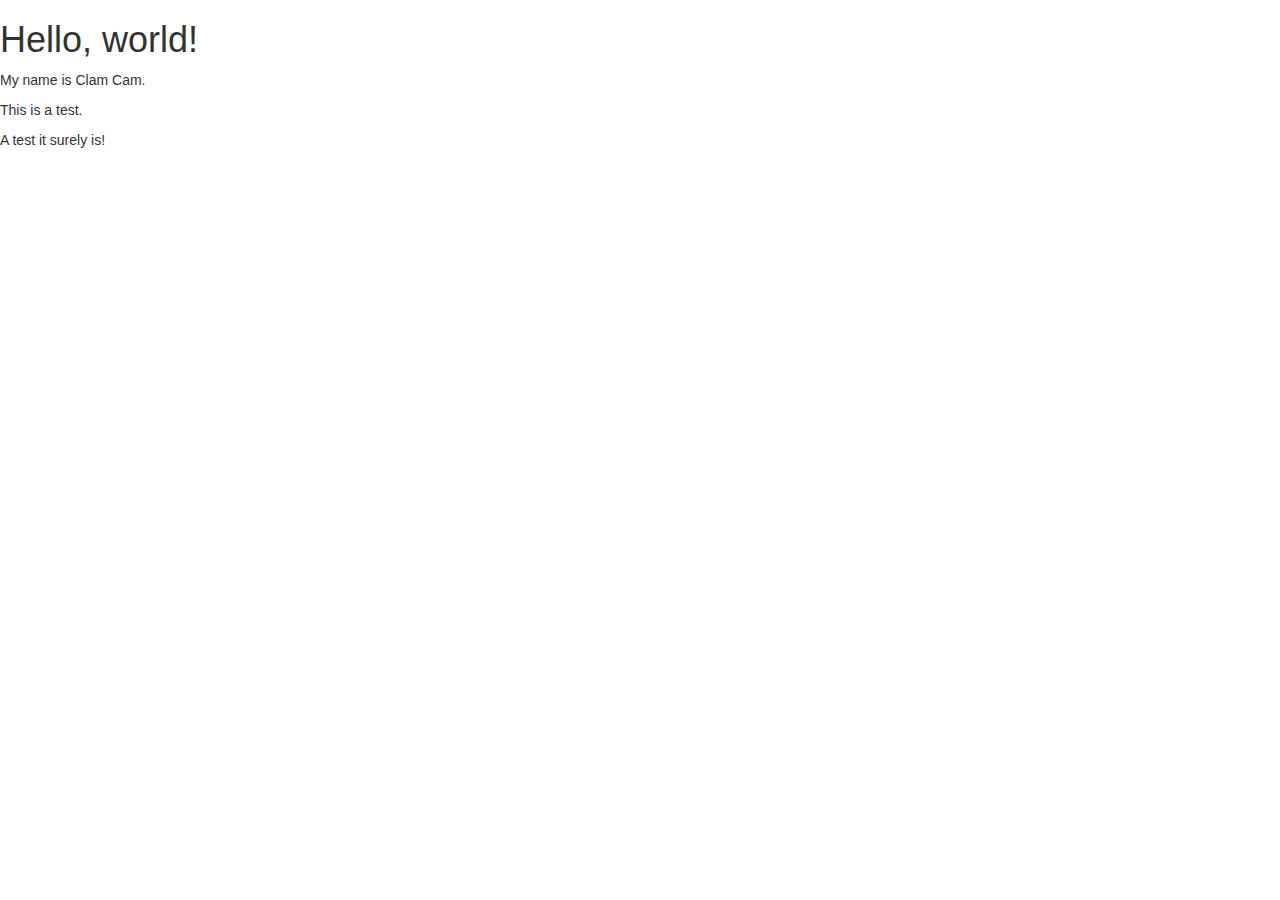
==== index.html @ c7253800 "Update paragraph 2." ====
<!DOCTYPE html>
<html lang="en">
  <head>
    <meta charset="utf-8">
    <meta http-equiv="X-UA-Compatible" content="IE=edge">
    <meta name="viewport" content="width=device-width, initial-scale=1">
    <!-- The above 3 meta tags *must* come first in the head; any other head content must come *after* these tags -->
    <title>Bootstrap 101 Template</title>

    <!-- Bootstrap -->
    <link href="css/bootstrap.min.css" rel="stylesheet">

    <!-- HTML5 shim and Respond.js for IE8 support of HTML5 elements and media queries -->
    <!-- WARNING: Respond.js doesn't work if you view the page via file:// -->
    <!--[if lt IE 9]>
      <script src="https://oss.maxcdn.com/html5shiv/3.7.2/html5shiv.min.js"></script>
      <script src="https://oss.maxcdn.com/respond/1.4.2/respond.min.js"></script>
    <![endif]-->
  </head>
  <body>
    <h1>Hello, world!</h1>
    <p>My name is Clam Cam.</p>
	<p>This is a test.</p>
	<p>A test it surely is!</p>
    <!-- jQuery (necessary for Bootstrap's JavaScript plugins) -->
    <script src="https://ajax.googleapis.com/ajax/libs/jquery/1.11.3/jquery.min.js"></script>
    <!-- Include all compiled plugins (below), or include individual files as needed -->
    <script src="js/bootstrap.min.js"></script>
  </body>
</html>
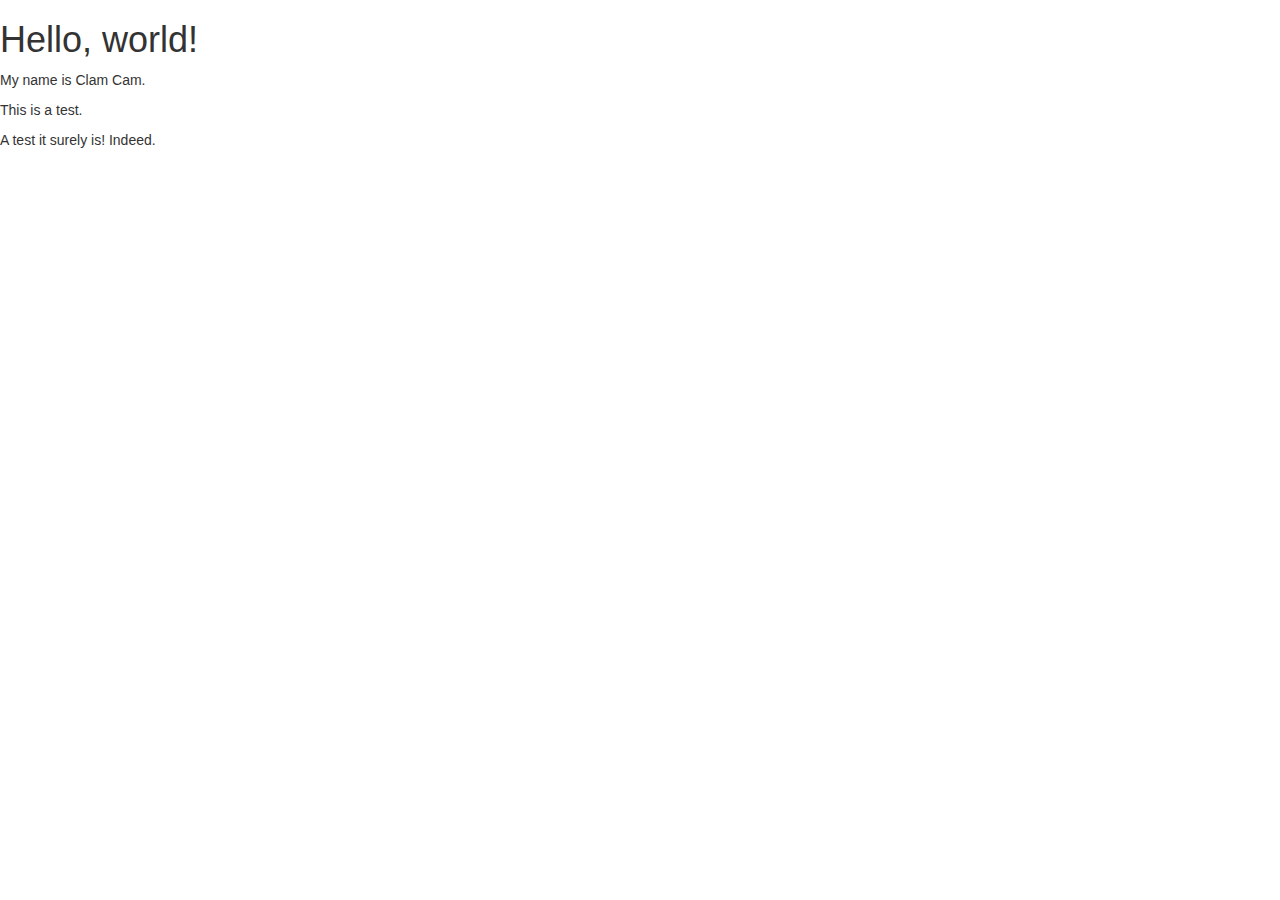
==== commit 3a051efb: "Word." ====
--- a/index.html
+++ b/index.html
@@ -21,7 +21,7 @@
     <h1>Hello, world!</h1>
     <p>My name is Clam Cam.</p>
 	<p>This is a test.</p>
-	<p>A test it surely is!</p>
+	<p>A test it surely is! Indeed.</p>
     <!-- jQuery (necessary for Bootstrap's JavaScript plugins) -->
     <script src="https://ajax.googleapis.com/ajax/libs/jquery/1.11.3/jquery.min.js"></script>
     <!-- Include all compiled plugins (below), or include individual files as needed -->
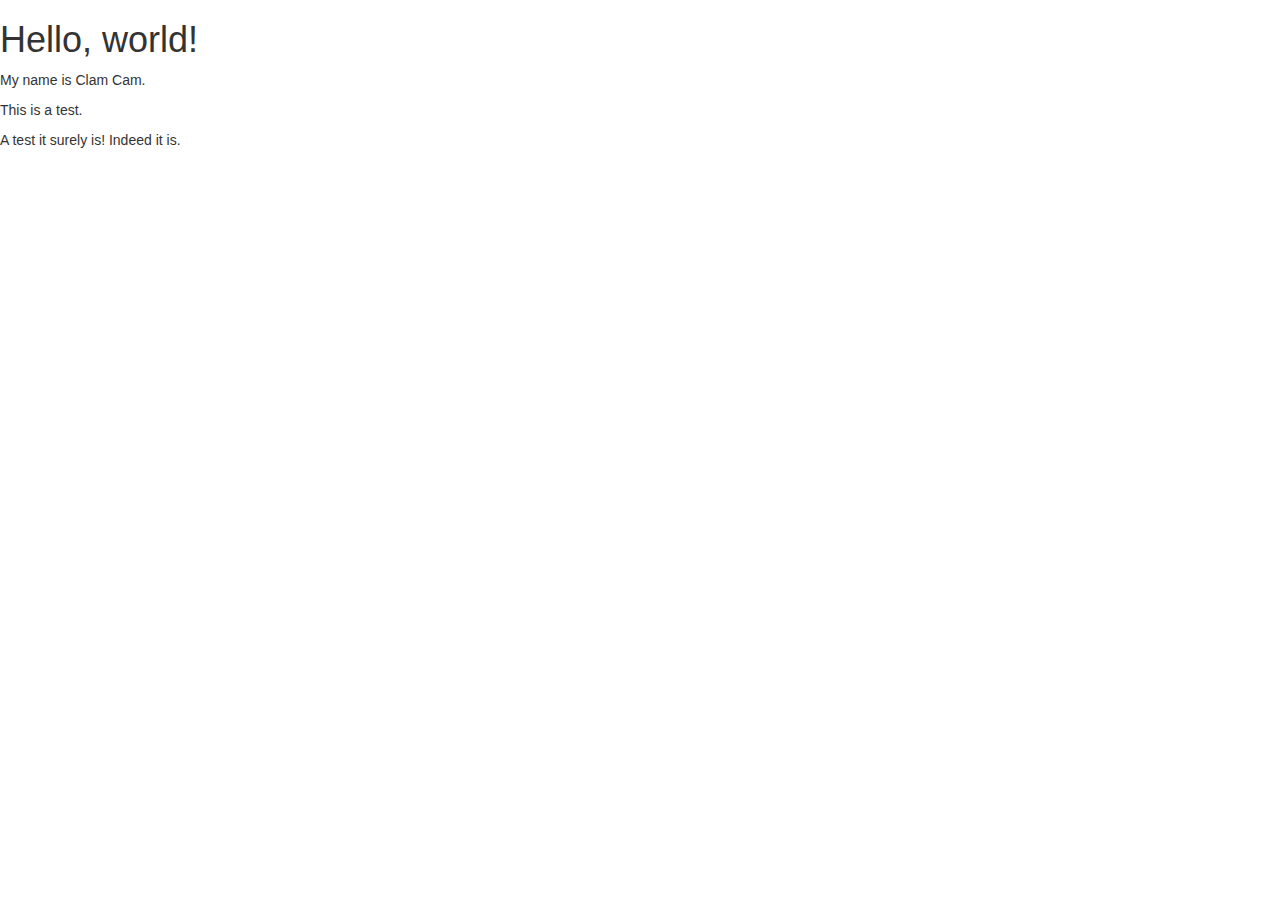
==== commit df298180: "more words" ====
--- a/index.html
+++ b/index.html
@@ -21,7 +21,7 @@
     <h1>Hello, world!</h1>
     <p>My name is Clam Cam.</p>
 	<p>This is a test.</p>
-	<p>A test it surely is! Indeed.</p>
+	<p>A test it surely is! Indeed it is.</p>
     <!-- jQuery (necessary for Bootstrap's JavaScript plugins) -->
     <script src="https://ajax.googleapis.com/ajax/libs/jquery/1.11.3/jquery.min.js"></script>
     <!-- Include all compiled plugins (below), or include individual files as needed -->
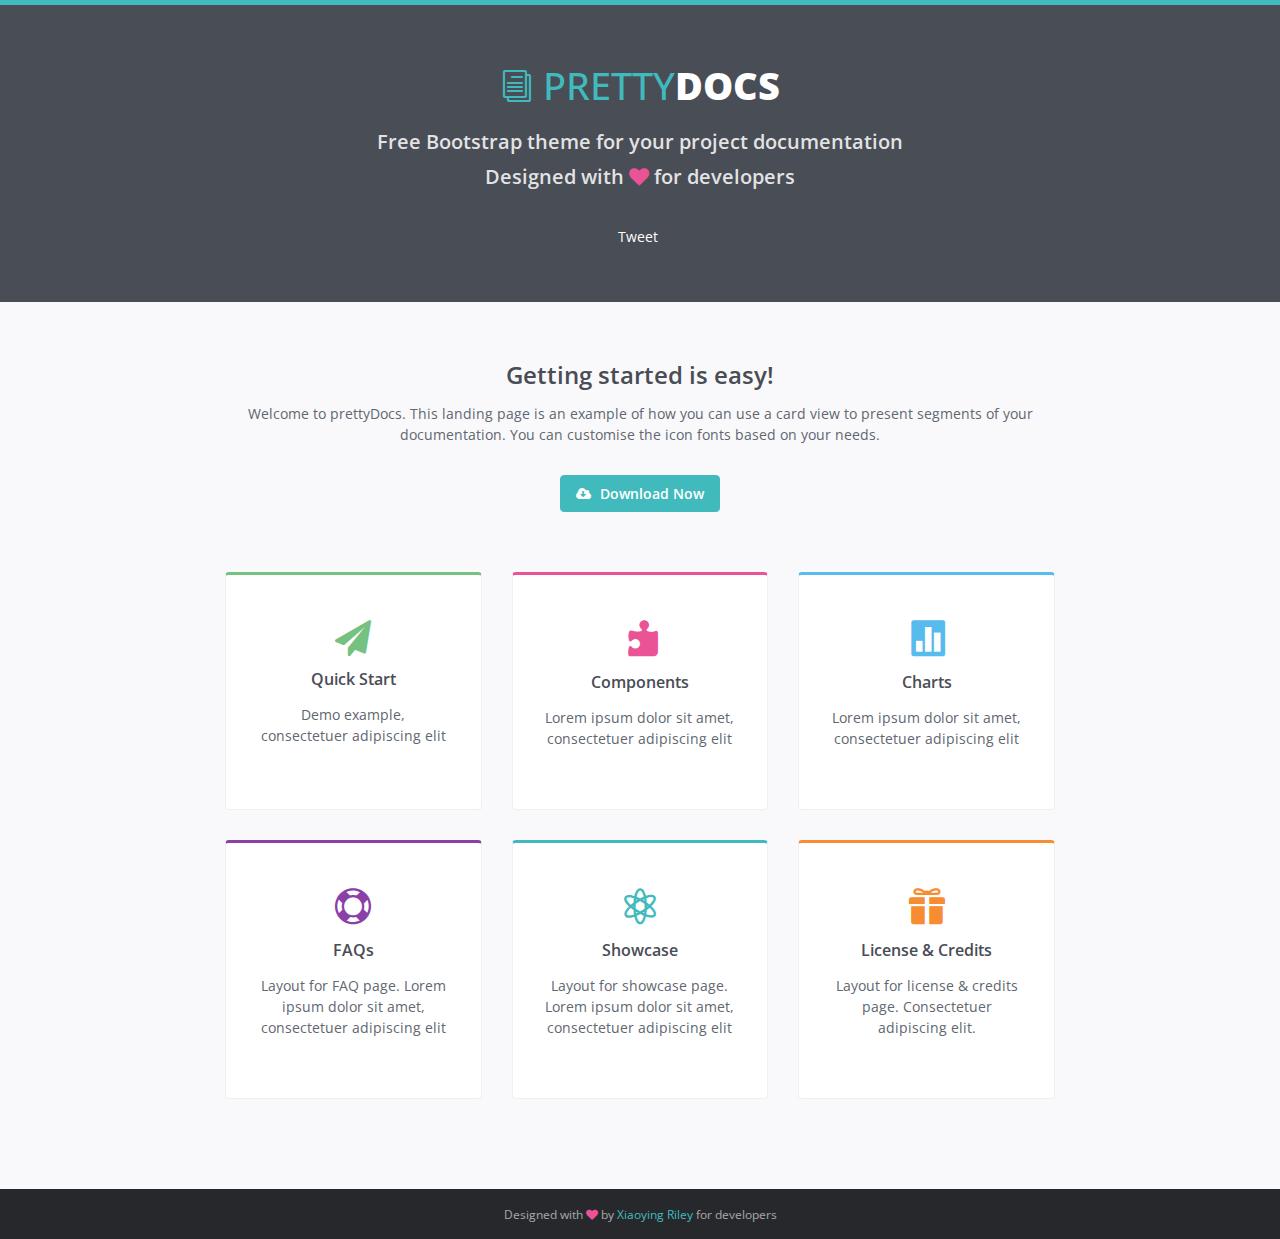
==== commit 9ad733d9: "PrettyDocs" ====
--- a/index.html
+++ b/index.html
@@ -1,30 +1,160 @@
 <!DOCTYPE html>
-<html lang="en">
-  <head>
+<!--[if IE 8]> <html lang="en" class="ie8"> <![endif]-->  
+<!--[if IE 9]> <html lang="en" class="ie9"> <![endif]-->  
+<!--[if !IE]><!--> <html lang="en"> <!--<![endif]-->  
+<head>
+    <title>Responsive website template for documentations</title>
+    <!-- Meta -->
     <meta charset="utf-8">
     <meta http-equiv="X-UA-Compatible" content="IE=edge">
-    <meta name="viewport" content="width=device-width, initial-scale=1">
-    <!-- The above 3 meta tags *must* come first in the head; any other head content must come *after* these tags -->
-    <title>Bootstrap 101 Template</title>
-
-    <!-- Bootstrap -->
-    <link href="css/bootstrap.min.css" rel="stylesheet">
-
-    <!-- HTML5 shim and Respond.js for IE8 support of HTML5 elements and media queries -->
-    <!-- WARNING: Respond.js doesn't work if you view the page via file:// -->
+    <meta name="viewport" content="width=device-width, initial-scale=1.0">
+    <meta name="description" content="">
+    <meta name="author" content="">    
+    <link rel="shortcut icon" href="favicon.ico">  
+    <link href='http://fonts.googleapis.com/css?family=Open+Sans:300italic,400italic,600italic,700italic,800italic,400,300,600,700,800' rel='stylesheet' type='text/css'>
+    <!-- Global CSS -->
+    <link rel="stylesheet" href="assets/plugins/bootstrap/css/bootstrap.min.css">   
+    <!-- Plugins CSS -->    
+    <link rel="stylesheet" href="assets/plugins/font-awesome/css/font-awesome.css">
+    <link rel="stylesheet" href="assets/plugins/elegant_font/css/style.css">
+    
+    <!-- Theme CSS -->
+    <link id="theme-style" rel="stylesheet" href="assets/css/styles.css">
+    <!-- HTML5 shim and Respond.js IE8 support of HTML5 elements and media queries -->
     <!--[if lt IE 9]>
       <script src="https://oss.maxcdn.com/html5shiv/3.7.2/html5shiv.min.js"></script>
       <script src="https://oss.maxcdn.com/respond/1.4.2/respond.min.js"></script>
     <![endif]-->
-  </head>
-  <body>
-    <h1>Hello, world!</h1>
-    <p>My name is Clam Cam.</p>
-	<p>This is a test.</p>
-	<p>A test it surely is! Indeed it is.</p>
-    <!-- jQuery (necessary for Bootstrap's JavaScript plugins) -->
-    <script src="https://ajax.googleapis.com/ajax/libs/jquery/1.11.3/jquery.min.js"></script>
-    <!-- Include all compiled plugins (below), or include individual files as needed -->
-    <script src="js/bootstrap.min.js"></script>
-  </body>
-</html>+</head> 
+
+<body class="landing-page">   
+     
+    <!--FACEBOOK LIKE BUTTON JAVASCRIPT SDK-->
+    <div id="fb-root"></div>
+    <script>(function(d, s, id) {
+      var js, fjs = d.getElementsByTagName(s)[0];
+      if (d.getElementById(id)) return;
+      js = d.createElement(s); js.id = id;
+      js.src = "//connect.facebook.net/en_US/sdk.js#xfbml=1&version=v2.5";
+      fjs.parentNode.insertBefore(js, fjs);
+    }(document, 'script', 'facebook-jssdk'));</script>
+    
+    <div class="page-wrapper">
+        
+        <!-- ******Header****** -->
+        <header class="header text-center">
+            <div class="container">
+                <div class="branding">
+                    <h1 class="logo">
+                        <span aria-hidden="true" class="icon_documents_alt icon"></span>
+                        <span class="text-highlight">Pretty</span><span class="text-bold">Docs</span>
+                    </h1>
+                </div><!--//branding-->
+                <div class="tagline">
+                    <p>Free Bootstrap theme for your project documentation</p>
+                    <p>Designed with <i class="fa fa-heart"></i> for developers</p>
+                </div><!--//tagline-->
+                <div class="social-container">
+                    <div class="twitter-tweet">
+                        <a href="https://twitter.com/share" class="twitter-share-button" data-text="PrettyDocs - A FREE #Bootstrap theme for project documentations #Responsive" data-via="3rdwave_themes">Tweet</a>
+    <script>!function(d,s,id){var js,fjs=d.getElementsByTagName(s)[0],p=/^http:/.test(d.location)?'http':'https';if(!d.getElementById(id)){js=d.createElement(s);js.id=id;js.src=p+'://platform.twitter.com/widgets.js';fjs.parentNode.insertBefore(js,fjs);}}(document, 'script', 'twitter-wjs');</script>
+                    </div><!--//tweet-->
+                    <div class="fb-like" data-href="http://themes.3rdwavemedia.com" data-layout="button_count" data-action="like" data-show-faces="false" data-share="false"></div>            
+                 </div><!--//social-container-->
+            </div><!--//container-->
+        </header><!--//header-->
+        
+        <section class="cards-section text-center">
+            <div class="container">
+                <h2 class="title">Getting started is easy!</h2>
+                <div class="intro">
+                    <p>Welcome to prettyDocs. This landing page is an example of how you can use a card view to present segments of your documentation. You can customise the icon fonts based on your needs.</p>
+                    <div class="cta-container">
+                        <a class="btn btn-primary btn-cta" href="http://themes.3rdwavemedia.com/" target="_blank"><i class="fa fa-cloud-download"></i> Download Now</a>
+                    </div><!--//cta-container-->
+                </div><!--//intro-->
+                <div id="cards-wrapper" class="cards-wrapper row">
+                    <div class="item item-green col-md-4 col-sm-6 col-xs-6">
+                        <div class="item-inner">
+                            <div class="icon-holder">
+                                <i class="icon fa fa-paper-plane"></i>
+                            </div><!--//icon-holder-->
+                            <h3 class="title">Quick Start</h3>
+                            <p class="intro">Demo example, consectetuer adipiscing elit</p>
+                            <a class="link" href="start.html"><span></span></a>
+                        </div><!--//item-inner-->
+                    </div><!--//item-->
+                    <div class="item item-pink item-2 col-md-4 col-sm-6 col-xs-6">
+                        <div class="item-inner">
+                            <div class="icon-holder">
+                                <span aria-hidden="true" class="icon icon_puzzle_alt"></span>
+                            </div><!--//icon-holder-->
+                            <h3 class="title">Components</h3>
+                            <p class="intro">Lorem ipsum dolor sit amet, consectetuer adipiscing elit</p>
+                            <a class="link" href="components.html"><span></span></a>
+                        </div><!--//item-inner-->
+                    </div><!--//item-->
+                    <div class="item item-blue col-md-4 col-sm-6 col-xs-6">
+                        <div class="item-inner">
+                            <div class="icon-holder">
+                                <span aria-hidden="true" class="icon icon_datareport_alt"></span>
+                            </div><!--//icon-holder-->
+                            <h3 class="title">Charts</h3>
+                            <p class="intro">Lorem ipsum dolor sit amet, consectetuer adipiscing elit</p>
+                            <a class="link" href="charts.html"><span></span></a>
+                        </div><!--//item-inner-->
+                    </div><!--//item-->
+                    <div class="item item-purple col-md-4 col-sm-6 col-xs-6">
+                        <div class="item-inner">
+                            <div class="icon-holder">
+                                <span aria-hidden="true" class="icon icon_lifesaver"></span>
+                            </div><!--//icon-holder-->
+                            <h3 class="title">FAQs</h3>
+                            <p class="intro">Layout for FAQ page. Lorem ipsum dolor sit amet, consectetuer adipiscing elit</p>
+                            <a class="link" href="faqs.html"><span></span></a>
+                        </div><!--//item-inner-->
+                    </div><!--//item-->
+                    <div class="item item-primary col-md-4 col-sm-6 col-xs-6">
+                        <div class="item-inner">
+                            <div class="icon-holder">
+                                <span aria-hidden="true" class="icon icon_genius"></span>
+                            </div><!--//icon-holder-->
+                            <h3 class="title">Showcase</h3>
+                            <p class="intro">Layout for showcase page. Lorem ipsum dolor sit amet, consectetuer adipiscing elit </p>
+                            <a class="link" href="showcase.html"><span></span></a>
+                        </div><!--//item-inner-->
+                    </div><!--//item-->
+                    <div class="item item-orange col-md-4 col-sm-6 col-xs-6">
+                        <div class="item-inner">
+                            <div class="icon-holder">
+                                <span aria-hidden="true" class="icon icon_gift"></span>
+                            </div><!--//icon-holder-->
+                            <h3 class="title">License &amp; Credits</h3>
+                            <p class="intro">Layout for license &amp; credits page. Consectetuer adipiscing elit.</p>
+                            <a class="link" href="license.html"><span></span></a>
+                        </div><!--//item-inner-->
+                    </div><!--//item-->
+                </div><!--//cards-->
+                
+            </div><!--//container-->
+        </section><!--//cards-section-->
+    </div><!--//page-wrapper-->
+    
+    <footer class="footer text-center">
+        <div class="container">
+            <!--/* This template is released under the Creative Commons Attribution 3.0 License. Please keep the attribution link below when using for your own project. Thank you for your support. :) If you'd like to use the template without the attribution, you can check out other license options via our website: themes.3rdwavemedia.com */-->
+            <small class="copyright">Designed with <i class="fa fa-heart"></i> by <a href="http://themes.3rdwavemedia.com/" target="_blank">Xiaoying Riley</a> for developers</small>
+            
+        </div><!--//container-->
+    </footer><!--//footer-->
+    
+     
+    <!-- Main Javascript -->          
+    <script type="text/javascript" src="assets/plugins/jquery-1.12.3.min.js"></script>
+    <script type="text/javascript" src="assets/plugins/bootstrap/js/bootstrap.min.js"></script>                                                                     
+    <script type="text/javascript" src="assets/plugins/jquery-match-height/jquery.matchHeight-min.js"></script>
+    <script type="text/javascript" src="assets/js/main.js"></script>
+    
+</body>
+</html> 
+
--- a/assets/plugins/elegant_font/css/style.css
+++ b/assets/plugins/elegant_font/css/style.css
@@ -0,0 +1,1159 @@
+@font-face {
+	font-family: 'ElegantIcons';
+	src:url('fonts/ElegantIcons.eot');
+	src:url('fonts/ElegantIcons.eot?#iefix') format('embedded-opentype'),
+		url('fonts/ElegantIcons.woff') format('woff'),
+		url('fonts/ElegantIcons.ttf') format('truetype'),
+		url('fonts/ElegantIcons.svg#ElegantIcons') format('svg');
+	font-weight: normal;
+	font-style: normal;
+}
+
+/* Use the following CSS code if you want to use data attributes for inserting your icons */
+[data-icon]:before {
+	font-family: 'ElegantIcons';
+	content: attr(data-icon);
+	speak: none;
+	font-weight: normal;
+	font-variant: normal;
+	text-transform: none;
+	line-height: 1;
+	-webkit-font-smoothing: antialiased;
+	-moz-osx-font-smoothing: grayscale;
+}
+
+/* Use the following CSS code if you want to have a class per icon */
+/*
+Instead of a list of all class selectors,
+you can use the generic selector below, but it's slower:
+[class*="your-class-prefix"] {
+*/
+.arrow_up, .arrow_down, .arrow_left, .arrow_right, .arrow_left-up, .arrow_right-up, .arrow_right-down, .arrow_left-down, .arrow-up-down, .arrow_up-down_alt, .arrow_left-right_alt, .arrow_left-right, .arrow_expand_alt2, .arrow_expand_alt, .arrow_condense, .arrow_expand, .arrow_move, .arrow_carrot-up, .arrow_carrot-down, .arrow_carrot-left, .arrow_carrot-right, .arrow_carrot-2up, .arrow_carrot-2down, .arrow_carrot-2left, .arrow_carrot-2right, .arrow_carrot-up_alt2, .arrow_carrot-down_alt2, .arrow_carrot-left_alt2, .arrow_carrot-right_alt2, .arrow_carrot-2up_alt2, .arrow_carrot-2down_alt2, .arrow_carrot-2left_alt2, .arrow_carrot-2right_alt2, .arrow_triangle-up, .arrow_triangle-down, .arrow_triangle-left, .arrow_triangle-right, .arrow_triangle-up_alt2, .arrow_triangle-down_alt2, .arrow_triangle-left_alt2, .arrow_triangle-right_alt2, .arrow_back, .icon_minus-06, .icon_plus, .icon_close, .icon_check, .icon_minus_alt2, .icon_plus_alt2, .icon_close_alt2, .icon_check_alt2, .icon_zoom-out_alt, .icon_zoom-in_alt, .icon_search, .icon_box-empty, .icon_box-selected, .icon_minus-box, .icon_plus-box, .icon_box-checked, .icon_circle-empty, .icon_circle-slelected, .icon_stop_alt2, .icon_stop, .icon_pause_alt2, .icon_pause, .icon_menu, .icon_menu-square_alt2, .icon_menu-circle_alt2, .icon_ul, .icon_ol, .icon_adjust-horiz, .icon_adjust-vert, .icon_document_alt, .icon_documents_alt, .icon_pencil, .icon_pencil-edit_alt, .icon_pencil-edit, .icon_folder-alt, .icon_folder-open_alt, .icon_folder-add_alt, .icon_info_alt, .icon_error-oct_alt, .icon_error-circle_alt, .icon_error-triangle_alt, .icon_question_alt2, .icon_question, .icon_comment_alt, .icon_chat_alt, .icon_vol-mute_alt, .icon_volume-low_alt, .icon_volume-high_alt, .icon_quotations, .icon_quotations_alt2, .icon_clock_alt, .icon_lock_alt, .icon_lock-open_alt, .icon_key_alt, .icon_cloud_alt, .icon_cloud-upload_alt, .icon_cloud-download_alt, .icon_image, .icon_images, .icon_lightbulb_alt, .icon_gift_alt, .icon_house_alt, .icon_genius, .icon_mobile, .icon_tablet, .icon_laptop, .icon_desktop, .icon_camera_alt, .icon_mail_alt, .icon_cone_alt, .icon_ribbon_alt, .icon_bag_alt, .icon_creditcard, .icon_cart_alt, .icon_paperclip, .icon_tag_alt, .icon_tags_alt, .icon_trash_alt, .icon_cursor_alt, .icon_mic_alt, .icon_compass_alt, .icon_pin_alt, .icon_pushpin_alt, .icon_map_alt, .icon_drawer_alt, .icon_toolbox_alt, .icon_book_alt, .icon_calendar, .icon_film, .icon_table, .icon_contacts_alt, .icon_headphones, .icon_lifesaver, .icon_piechart, .icon_refresh, .icon_link_alt, .icon_link, .icon_loading, .icon_blocked, .icon_archive_alt, .icon_heart_alt, .icon_star_alt, .icon_star-half_alt, .icon_star, .icon_star-half, .icon_tools, .icon_tool, .icon_cog, .icon_cogs, .arrow_up_alt, .arrow_down_alt, .arrow_left_alt, .arrow_right_alt, .arrow_left-up_alt, .arrow_right-up_alt, .arrow_right-down_alt, .arrow_left-down_alt, .arrow_condense_alt, .arrow_expand_alt3, .arrow_carrot_up_alt, .arrow_carrot-down_alt, .arrow_carrot-left_alt, .arrow_carrot-right_alt, .arrow_carrot-2up_alt, .arrow_carrot-2dwnn_alt, .arrow_carrot-2left_alt, .arrow_carrot-2right_alt, .arrow_triangle-up_alt, .arrow_triangle-down_alt, .arrow_triangle-left_alt, .arrow_triangle-right_alt, .icon_minus_alt, .icon_plus_alt, .icon_close_alt, .icon_check_alt, .icon_zoom-out, .icon_zoom-in, .icon_stop_alt, .icon_menu-square_alt, .icon_menu-circle_alt, .icon_document, .icon_documents, .icon_pencil_alt, .icon_folder, .icon_folder-open, .icon_folder-add, .icon_folder_upload, .icon_folder_download, .icon_info, .icon_error-circle, .icon_error-oct, .icon_error-triangle, .icon_question_alt, .icon_comment, .icon_chat, .icon_vol-mute, .icon_volume-low, .icon_volume-high, .icon_quotations_alt, .icon_clock, .icon_lock, .icon_lock-open, .icon_key, .icon_cloud, .icon_cloud-upload, .icon_cloud-download, .icon_lightbulb, .icon_gift, .icon_house, .icon_camera, .icon_mail, .icon_cone, .icon_ribbon, .icon_bag, .icon_cart, .icon_tag, .icon_tags, .icon_trash, .icon_cursor, .icon_mic, .icon_compass, .icon_pin, .icon_pushpin, .icon_map, .icon_drawer, .icon_toolbox, .icon_book, .icon_contacts, .icon_archive, .icon_heart, .icon_profile, .icon_group, .icon_grid-2x2, .icon_grid-3x3, .icon_music, .icon_pause_alt, .icon_phone, .icon_upload, .icon_download, .social_facebook, .social_twitter, .social_pinterest, .social_googleplus, .social_tumblr, .social_tumbleupon, .social_wordpress, .social_instagram, .social_dribbble, .social_vimeo, .social_linkedin, .social_rss, .social_deviantart, .social_share, .social_myspace, .social_skype, .social_youtube, .social_picassa, .social_googledrive, .social_flickr, .social_blogger, .social_spotify, .social_delicious, .social_facebook_circle, .social_twitter_circle, .social_pinterest_circle, .social_googleplus_circle, .social_tumblr_circle, .social_stumbleupon_circle, .social_wordpress_circle, .social_instagram_circle, .social_dribbble_circle, .social_vimeo_circle, .social_linkedin_circle, .social_rss_circle, .social_deviantart_circle, .social_share_circle, .social_myspace_circle, .social_skype_circle, .social_youtube_circle, .social_picassa_circle, .social_googledrive_alt2, .social_flickr_circle, .social_blogger_circle, .social_spotify_circle, .social_delicious_circle, .social_facebook_square, .social_twitter_square, .social_pinterest_square, .social_googleplus_square, .social_tumblr_square, .social_stumbleupon_square, .social_wordpress_square, .social_instagram_square, .social_dribbble_square, .social_vimeo_square, .social_linkedin_square, .social_rss_square, .social_deviantart_square, .social_share_square, .social_myspace_square, .social_skype_square, .social_youtube_square, .social_picassa_square, .social_googledrive_square, .social_flickr_square, .social_blogger_square, .social_spotify_square, .social_delicious_square, .icon_printer, .icon_calulator, .icon_building, .icon_floppy, .icon_drive, .icon_search-2, .icon_id, .icon_id-2, .icon_puzzle, .icon_like, .icon_dislike, .icon_mug, .icon_currency, .icon_wallet, .icon_pens, .icon_easel, .icon_flowchart, .icon_datareport, .icon_briefcase, .icon_shield, .icon_percent, .icon_globe, .icon_globe-2, .icon_target, .icon_hourglass, .icon_balance, .icon_rook, .icon_printer-alt, .icon_calculator_alt, .icon_building_alt, .icon_floppy_alt, .icon_drive_alt, .icon_search_alt, .icon_id_alt, .icon_id-2_alt, .icon_puzzle_alt, .icon_like_alt, .icon_dislike_alt, .icon_mug_alt, .icon_currency_alt, .icon_wallet_alt, .icon_pens_alt, .icon_easel_alt, .icon_flowchart_alt, .icon_datareport_alt, .icon_briefcase_alt, .icon_shield_alt, .icon_percent_alt, .icon_globe_alt, .icon_clipboard {
+	font-family: 'ElegantIcons';
+	speak: none;
+	font-style: normal;
+	font-weight: normal;
+	font-variant: normal;
+	text-transform: none;
+	line-height: 1;
+	-webkit-font-smoothing: antialiased;
+}
+.arrow_up:before {
+	content: "\21";
+}
+.arrow_down:before {
+	content: "\22";
+}
+.arrow_left:before {
+	content: "\23";
+}
+.arrow_right:before {
+	content: "\24";
+}
+.arrow_left-up:before {
+	content: "\25";
+}
+.arrow_right-up:before {
+	content: "\26";
+}
+.arrow_right-down:before {
+	content: "\27";
+}
+.arrow_left-down:before {
+	content: "\28";
+}
+.arrow-up-down:before {
+	content: "\29";
+}
+.arrow_up-down_alt:before {
+	content: "\2a";
+}
+.arrow_left-right_alt:before {
+	content: "\2b";
+}
+.arrow_left-right:before {
+	content: "\2c";
+}
+.arrow_expand_alt2:before {
+	content: "\2d";
+}
+.arrow_expand_alt:before {
+	content: "\2e";
+}
+.arrow_condense:before {
+	content: "\2f";
+}
+.arrow_expand:before {
+	content: "\30";
+}
+.arrow_move:before {
+	content: "\31";
+}
+.arrow_carrot-up:before {
+	content: "\32";
+}
+.arrow_carrot-down:before {
+	content: "\33";
+}
+.arrow_carrot-left:before {
+	content: "\34";
+}
+.arrow_carrot-right:before {
+	content: "\35";
+}
+.arrow_carrot-2up:before {
+	content: "\36";
+}
+.arrow_carrot-2down:before {
+	content: "\37";
+}
+.arrow_carrot-2left:before {
+	content: "\38";
+}
+.arrow_carrot-2right:before {
+	content: "\39";
+}
+.arrow_carrot-up_alt2:before {
+	content: "\3a";
+}
+.arrow_carrot-down_alt2:before {
+	content: "\3b";
+}
+.arrow_carrot-left_alt2:before {
+	content: "\3c";
+}
+.arrow_carrot-right_alt2:before {
+	content: "\3d";
+}
+.arrow_carrot-2up_alt2:before {
+	content: "\3e";
+}
+.arrow_carrot-2down_alt2:before {
+	content: "\3f";
+}
+.arrow_carrot-2left_alt2:before {
+	content: "\40";
+}
+.arrow_carrot-2right_alt2:before {
+	content: "\41";
+}
+.arrow_triangle-up:before {
+	content: "\42";
+}
+.arrow_triangle-down:before {
+	content: "\43";
+}
+.arrow_triangle-left:before {
+	content: "\44";
+}
+.arrow_triangle-right:before {
+	content: "\45";
+}
+.arrow_triangle-up_alt2:before {
+	content: "\46";
+}
+.arrow_triangle-down_alt2:before {
+	content: "\47";
+}
+.arrow_triangle-left_alt2:before {
+	content: "\48";
+}
+.arrow_triangle-right_alt2:before {
+	content: "\49";
+}
+.arrow_back:before {
+	content: "\4a";
+}
+.icon_minus-06:before {
+	content: "\4b";
+}
+.icon_plus:before {
+	content: "\4c";
+}
+.icon_close:before {
+	content: "\4d";
+}
+.icon_check:before {
+	content: "\4e";
+}
+.icon_minus_alt2:before {
+	content: "\4f";
+}
+.icon_plus_alt2:before {
+	content: "\50";
+}
+.icon_close_alt2:before {
+	content: "\51";
+}
+.icon_check_alt2:before {
+	content: "\52";
+}
+.icon_zoom-out_alt:before {
+	content: "\53";
+}
+.icon_zoom-in_alt:before {
+	content: "\54";
+}
+.icon_search:before {
+	content: "\55";
+}
+.icon_box-empty:before {
+	content: "\56";
+}
+.icon_box-selected:before {
+	content: "\57";
+}
+.icon_minus-box:before {
+	content: "\58";
+}
+.icon_plus-box:before {
+	content: "\59";
+}
+.icon_box-checked:before {
+	content: "\5a";
+}
+.icon_circle-empty:before {
+	content: "\5b";
+}
+.icon_circle-slelected:before {
+	content: "\5c";
+}
+.icon_stop_alt2:before {
+	content: "\5d";
+}
+.icon_stop:before {
+	content: "\5e";
+}
+.icon_pause_alt2:before {
+	content: "\5f";
+}
+.icon_pause:before {
+	content: "\60";
+}
+.icon_menu:before {
+	content: "\61";
+}
+.icon_menu-square_alt2:before {
+	content: "\62";
+}
+.icon_menu-circle_alt2:before {
+	content: "\63";
+}
+.icon_ul:before {
+	content: "\64";
+}
+.icon_ol:before {
+	content: "\65";
+}
+.icon_adjust-horiz:before {
+	content: "\66";
+}
+.icon_adjust-vert:before {
+	content: "\67";
+}
+.icon_document_alt:before {
+	content: "\68";
+}
+.icon_documents_alt:before {
+	content: "\69";
+}
+.icon_pencil:before {
+	content: "\6a";
+}
+.icon_pencil-edit_alt:before {
+	content: "\6b";
+}
+.icon_pencil-edit:before {
+	content: "\6c";
+}
+.icon_folder-alt:before {
+	content: "\6d";
+}
+.icon_folder-open_alt:before {
+	content: "\6e";
+}
+.icon_folder-add_alt:before {
+	content: "\6f";
+}
+.icon_info_alt:before {
+	content: "\70";
+}
+.icon_error-oct_alt:before {
+	content: "\71";
+}
+.icon_error-circle_alt:before {
+	content: "\72";
+}
+.icon_error-triangle_alt:before {
+	content: "\73";
+}
+.icon_question_alt2:before {
+	content: "\74";
+}
+.icon_question:before {
+	content: "\75";
+}
+.icon_comment_alt:before {
+	content: "\76";
+}
+.icon_chat_alt:before {
+	content: "\77";
+}
+.icon_vol-mute_alt:before {
+	content: "\78";
+}
+.icon_volume-low_alt:before {
+	content: "\79";
+}
+.icon_volume-high_alt:before {
+	content: "\7a";
+}
+.icon_quotations:before {
+	content: "\7b";
+}
+.icon_quotations_alt2:before {
+	content: "\7c";
+}
+.icon_clock_alt:before {
+	content: "\7d";
+}
+.icon_lock_alt:before {
+	content: "\7e";
+}
+.icon_lock-open_alt:before {
+	content: "\e000";
+}
+.icon_key_alt:before {
+	content: "\e001";
+}
+.icon_cloud_alt:before {
+	content: "\e002";
+}
+.icon_cloud-upload_alt:before {
+	content: "\e003";
+}
+.icon_cloud-download_alt:before {
+	content: "\e004";
+}
+.icon_image:before {
+	content: "\e005";
+}
+.icon_images:before {
+	content: "\e006";
+}
+.icon_lightbulb_alt:before {
+	content: "\e007";
+}
+.icon_gift_alt:before {
+	content: "\e008";
+}
+.icon_house_alt:before {
+	content: "\e009";
+}
+.icon_genius:before {
+	content: "\e00a";
+}
+.icon_mobile:before {
+	content: "\e00b";
+}
+.icon_tablet:before {
+	content: "\e00c";
+}
+.icon_laptop:before {
+	content: "\e00d";
+}
+.icon_desktop:before {
+	content: "\e00e";
+}
+.icon_camera_alt:before {
+	content: "\e00f";
+}
+.icon_mail_alt:before {
+	content: "\e010";
+}
+.icon_cone_alt:before {
+	content: "\e011";
+}
+.icon_ribbon_alt:before {
+	content: "\e012";
+}
+.icon_bag_alt:before {
+	content: "\e013";
+}
+.icon_creditcard:before {
+	content: "\e014";
+}
+.icon_cart_alt:before {
+	content: "\e015";
+}
+.icon_paperclip:before {
+	content: "\e016";
+}
+.icon_tag_alt:before {
+	content: "\e017";
+}
+.icon_tags_alt:before {
+	content: "\e018";
+}
+.icon_trash_alt:before {
+	content: "\e019";
+}
+.icon_cursor_alt:before {
+	content: "\e01a";
+}
+.icon_mic_alt:before {
+	content: "\e01b";
+}
+.icon_compass_alt:before {
+	content: "\e01c";
+}
+.icon_pin_alt:before {
+	content: "\e01d";
+}
+.icon_pushpin_alt:before {
+	content: "\e01e";
+}
+.icon_map_alt:before {
+	content: "\e01f";
+}
+.icon_drawer_alt:before {
+	content: "\e020";
+}
+.icon_toolbox_alt:before {
+	content: "\e021";
+}
+.icon_book_alt:before {
+	content: "\e022";
+}
+.icon_calendar:before {
+	content: "\e023";
+}
+.icon_film:before {
+	content: "\e024";
+}
+.icon_table:before {
+	content: "\e025";
+}
+.icon_contacts_alt:before {
+	content: "\e026";
+}
+.icon_headphones:before {
+	content: "\e027";
+}
+.icon_lifesaver:before {
+	content: "\e028";
+}
+.icon_piechart:before {
+	content: "\e029";
+}
+.icon_refresh:before {
+	content: "\e02a";
+}
+.icon_link_alt:before {
+	content: "\e02b";
+}
+.icon_link:before {
+	content: "\e02c";
+}
+.icon_loading:before {
+	content: "\e02d";
+}
+.icon_blocked:before {
+	content: "\e02e";
+}
+.icon_archive_alt:before {
+	content: "\e02f";
+}
+.icon_heart_alt:before {
+	content: "\e030";
+}
+.icon_star_alt:before {
+	content: "\e031";
+}
+.icon_star-half_alt:before {
+	content: "\e032";
+}
+.icon_star:before {
+	content: "\e033";
+}
+.icon_star-half:before {
+	content: "\e034";
+}
+.icon_tools:before {
+	content: "\e035";
+}
+.icon_tool:before {
+	content: "\e036";
+}
+.icon_cog:before {
+	content: "\e037";
+}
+.icon_cogs:before {
+	content: "\e038";
+}
+.arrow_up_alt:before {
+	content: "\e039";
+}
+.arrow_down_alt:before {
+	content: "\e03a";
+}
+.arrow_left_alt:before {
+	content: "\e03b";
+}
+.arrow_right_alt:before {
+	content: "\e03c";
+}
+.arrow_left-up_alt:before {
+	content: "\e03d";
+}
+.arrow_right-up_alt:before {
+	content: "\e03e";
+}
+.arrow_right-down_alt:before {
+	content: "\e03f";
+}
+.arrow_left-down_alt:before {
+	content: "\e040";
+}
+.arrow_condense_alt:before {
+	content: "\e041";
+}
+.arrow_expand_alt3:before {
+	content: "\e042";
+}
+.arrow_carrot_up_alt:before {
+	content: "\e043";
+}
+.arrow_carrot-down_alt:before {
+	content: "\e044";
+}
+.arrow_carrot-left_alt:before {
+	content: "\e045";
+}
+.arrow_carrot-right_alt:before {
+	content: "\e046";
+}
+.arrow_carrot-2up_alt:before {
+	content: "\e047";
+}
+.arrow_carrot-2dwnn_alt:before {
+	content: "\e048";
+}
+.arrow_carrot-2left_alt:before {
+	content: "\e049";
+}
+.arrow_carrot-2right_alt:before {
+	content: "\e04a";
+}
+.arrow_triangle-up_alt:before {
+	content: "\e04b";
+}
+.arrow_triangle-down_alt:before {
+	content: "\e04c";
+}
+.arrow_triangle-left_alt:before {
+	content: "\e04d";
+}
+.arrow_triangle-right_alt:before {
+	content: "\e04e";
+}
+.icon_minus_alt:before {
+	content: "\e04f";
+}
+.icon_plus_alt:before {
+	content: "\e050";
+}
+.icon_close_alt:before {
+	content: "\e051";
+}
+.icon_check_alt:before {
+	content: "\e052";
+}
+.icon_zoom-out:before {
+	content: "\e053";
+}
+.icon_zoom-in:before {
+	content: "\e054";
+}
+.icon_stop_alt:before {
+	content: "\e055";
+}
+.icon_menu-square_alt:before {
+	content: "\e056";
+}
+.icon_menu-circle_alt:before {
+	content: "\e057";
+}
+.icon_document:before {
+	content: "\e058";
+}
+.icon_documents:before {
+	content: "\e059";
+}
+.icon_pencil_alt:before {
+	content: "\e05a";
+}
+.icon_folder:before {
+	content: "\e05b";
+}
+.icon_folder-open:before {
+	content: "\e05c";
+}
+.icon_folder-add:before {
+	content: "\e05d";
+}
+.icon_folder_upload:before {
+	content: "\e05e";
+}
+.icon_folder_download:before {
+	content: "\e05f";
+}
+.icon_info:before {
+	content: "\e060";
+}
+.icon_error-circle:before {
+	content: "\e061";
+}
+.icon_error-oct:before {
+	content: "\e062";
+}
+.icon_error-triangle:before {
+	content: "\e063";
+}
+.icon_question_alt:before {
+	content: "\e064";
+}
+.icon_comment:before {
+	content: "\e065";
+}
+.icon_chat:before {
+	content: "\e066";
+}
+.icon_vol-mute:before {
+	content: "\e067";
+}
+.icon_volume-low:before {
+	content: "\e068";
+}
+.icon_volume-high:before {
+	content: "\e069";
+}
+.icon_quotations_alt:before {
+	content: "\e06a";
+}
+.icon_clock:before {
+	content: "\e06b";
+}
+.icon_lock:before {
+	content: "\e06c";
+}
+.icon_lock-open:before {
+	content: "\e06d";
+}
+.icon_key:before {
+	content: "\e06e";
+}
+.icon_cloud:before {
+	content: "\e06f";
+}
+.icon_cloud-upload:before {
+	content: "\e070";
+}
+.icon_cloud-download:before {
+	content: "\e071";
+}
+.icon_lightbulb:before {
+	content: "\e072";
+}
+.icon_gift:before {
+	content: "\e073";
+}
+.icon_house:before {
+	content: "\e074";
+}
+.icon_camera:before {
+	content: "\e075";
+}
+.icon_mail:before {
+	content: "\e076";
+}
+.icon_cone:before {
+	content: "\e077";
+}
+.icon_ribbon:before {
+	content: "\e078";
+}
+.icon_bag:before {
+	content: "\e079";
+}
+.icon_cart:before {
+	content: "\e07a";
+}
+.icon_tag:before {
+	content: "\e07b";
+}
+.icon_tags:before {
+	content: "\e07c";
+}
+.icon_trash:before {
+	content: "\e07d";
+}
+.icon_cursor:before {
+	content: "\e07e";
+}
+.icon_mic:before {
+	content: "\e07f";
+}
+.icon_compass:before {
+	content: "\e080";
+}
+.icon_pin:before {
+	content: "\e081";
+}
+.icon_pushpin:before {
+	content: "\e082";
+}
+.icon_map:before {
+	content: "\e083";
+}
+.icon_drawer:before {
+	content: "\e084";
+}
+.icon_toolbox:before {
+	content: "\e085";
+}
+.icon_book:before {
+	content: "\e086";
+}
+.icon_contacts:before {
+	content: "\e087";
+}
+.icon_archive:before {
+	content: "\e088";
+}
+.icon_heart:before {
+	content: "\e089";
+}
+.icon_profile:before {
+	content: "\e08a";
+}
+.icon_group:before {
+	content: "\e08b";
+}
+.icon_grid-2x2:before {
+	content: "\e08c";
+}
+.icon_grid-3x3:before {
+	content: "\e08d";
+}
+.icon_music:before {
+	content: "\e08e";
+}
+.icon_pause_alt:before {
+	content: "\e08f";
+}
+.icon_phone:before {
+	content: "\e090";
+}
+.icon_upload:before {
+	content: "\e091";
+}
+.icon_download:before {
+	content: "\e092";
+}
+.social_facebook:before {
+	content: "\e093";
+}
+.social_twitter:before {
+	content: "\e094";
+}
+.social_pinterest:before {
+	content: "\e095";
+}
+.social_googleplus:before {
+	content: "\e096";
+}
+.social_tumblr:before {
+	content: "\e097";
+}
+.social_tumbleupon:before {
+	content: "\e098";
+}
+.social_wordpress:before {
+	content: "\e099";
+}
+.social_instagram:before {
+	content: "\e09a";
+}
+.social_dribbble:before {
+	content: "\e09b";
+}
+.social_vimeo:before {
+	content: "\e09c";
+}
+.social_linkedin:before {
+	content: "\e09d";
+}
+.social_rss:before {
+	content: "\e09e";
+}
+.social_deviantart:before {
+	content: "\e09f";
+}
+.social_share:before {
+	content: "\e0a0";
+}
+.social_myspace:before {
+	content: "\e0a1";
+}
+.social_skype:before {
+	content: "\e0a2";
+}
+.social_youtube:before {
+	content: "\e0a3";
+}
+.social_picassa:before {
+	content: "\e0a4";
+}
+.social_googledrive:before {
+	content: "\e0a5";
+}
+.social_flickr:before {
+	content: "\e0a6";
+}
+.social_blogger:before {
+	content: "\e0a7";
+}
+.social_spotify:before {
+	content: "\e0a8";
+}
+.social_delicious:before {
+	content: "\e0a9";
+}
+.social_facebook_circle:before {
+	content: "\e0aa";
+}
+.social_twitter_circle:before {
+	content: "\e0ab";
+}
+.social_pinterest_circle:before {
+	content: "\e0ac";
+}
+.social_googleplus_circle:before {
+	content: "\e0ad";
+}
+.social_tumblr_circle:before {
+	content: "\e0ae";
+}
+.social_stumbleupon_circle:before {
+	content: "\e0af";
+}
+.social_wordpress_circle:before {
+	content: "\e0b0";
+}
+.social_instagram_circle:before {
+	content: "\e0b1";
+}
+.social_dribbble_circle:before {
+	content: "\e0b2";
+}
+.social_vimeo_circle:before {
+	content: "\e0b3";
+}
+.social_linkedin_circle:before {
+	content: "\e0b4";
+}
+.social_rss_circle:before {
+	content: "\e0b5";
+}
+.social_deviantart_circle:before {
+	content: "\e0b6";
+}
+.social_share_circle:before {
+	content: "\e0b7";
+}
+.social_myspace_circle:before {
+	content: "\e0b8";
+}
+.social_skype_circle:before {
+	content: "\e0b9";
+}
+.social_youtube_circle:before {
+	content: "\e0ba";
+}
+.social_picassa_circle:before {
+	content: "\e0bb";
+}
+.social_googledrive_alt2:before {
+	content: "\e0bc";
+}
+.social_flickr_circle:before {
+	content: "\e0bd";
+}
+.social_blogger_circle:before {
+	content: "\e0be";
+}
+.social_spotify_circle:before {
+	content: "\e0bf";
+}
+.social_delicious_circle:before {
+	content: "\e0c0";
+}
+.social_facebook_square:before {
+	content: "\e0c1";
+}
+.social_twitter_square:before {
+	content: "\e0c2";
+}
+.social_pinterest_square:before {
+	content: "\e0c3";
+}
+.social_googleplus_square:before {
+	content: "\e0c4";
+}
+.social_tumblr_square:before {
+	content: "\e0c5";
+}
+.social_stumbleupon_square:before {
+	content: "\e0c6";
+}
+.social_wordpress_square:before {
+	content: "\e0c7";
+}
+.social_instagram_square:before {
+	content: "\e0c8";
+}
+.social_dribbble_square:before {
+	content: "\e0c9";
+}
+.social_vimeo_square:before {
+	content: "\e0ca";
+}
+.social_linkedin_square:before {
+	content: "\e0cb";
+}
+.social_rss_square:before {
+	content: "\e0cc";
+}
+.social_deviantart_square:before {
+	content: "\e0cd";
+}
+.social_share_square:before {
+	content: "\e0ce";
+}
+.social_myspace_square:before {
+	content: "\e0cf";
+}
+.social_skype_square:before {
+	content: "\e0d0";
+}
+.social_youtube_square:before {
+	content: "\e0d1";
+}
+.social_picassa_square:before {
+	content: "\e0d2";
+}
+.social_googledrive_square:before {
+	content: "\e0d3";
+}
+.social_flickr_square:before {
+	content: "\e0d4";
+}
+.social_blogger_square:before {
+	content: "\e0d5";
+}
+.social_spotify_square:before {
+	content: "\e0d6";
+}
+.social_delicious_square:before {
+	content: "\e0d7";
+}
+.icon_printer:before {
+	content: "\e103";
+}
+.icon_calulator:before {
+	content: "\e0ee";
+}
+.icon_building:before {
+	content: "\e0ef";
+}
+.icon_floppy:before {
+	content: "\e0e8";
+}
+.icon_drive:before {
+	content: "\e0ea";
+}
+.icon_search-2:before {
+	content: "\e101";
+}
+.icon_id:before {
+	content: "\e107";
+}
+.icon_id-2:before {
+	content: "\e108";
+}
+.icon_puzzle:before {
+	content: "\e102";
+}
+.icon_like:before {
+	content: "\e106";
+}
+.icon_dislike:before {
+	content: "\e0eb";
+}
+.icon_mug:before {
+	content: "\e105";
+}
+.icon_currency:before {
+	content: "\e0ed";
+}
+.icon_wallet:before {
+	content: "\e100";
+}
+.icon_pens:before {
+	content: "\e104";
+}
+.icon_easel:before {
+	content: "\e0e9";
+}
+.icon_flowchart:before {
+	content: "\e109";
+}
+.icon_datareport:before {
+	content: "\e0ec";
+}
+.icon_briefcase:before {
+	content: "\e0fe";
+}
+.icon_shield:before {
+	content: "\e0f6";
+}
+.icon_percent:before {
+	content: "\e0fb";
+}
+.icon_globe:before {
+	content: "\e0e2";
+}
+.icon_globe-2:before {
+	content: "\e0e3";
+}
+.icon_target:before {
+	content: "\e0f5";
+}
+.icon_hourglass:before {
+	content: "\e0e1";
+}
+.icon_balance:before {
+	content: "\e0ff";
+}
+.icon_rook:before {
+	content: "\e0f8";
+}
+.icon_printer-alt:before {
+	content: "\e0fa";
+}
+.icon_calculator_alt:before {
+	content: "\e0e7";
+}
+.icon_building_alt:before {
+	content: "\e0fd";
+}
+.icon_floppy_alt:before {
+	content: "\e0e4";
+}
+.icon_drive_alt:before {
+	content: "\e0e5";
+}
+.icon_search_alt:before {
+	content: "\e0f7";
+}
+.icon_id_alt:before {
+	content: "\e0e0";
+}
+.icon_id-2_alt:before {
+	content: "\e0fc";
+}
+.icon_puzzle_alt:before {
+	content: "\e0f9";
+}
+.icon_like_alt:before {
+	content: "\e0dd";
+}
+.icon_dislike_alt:before {
+	content: "\e0f1";
+}
+.icon_mug_alt:before {
+	content: "\e0dc";
+}
+.icon_currency_alt:before {
+	content: "\e0f3";
+}
+.icon_wallet_alt:before {
+	content: "\e0d8";
+}
+.icon_pens_alt:before {
+	content: "\e0db";
+}
+.icon_easel_alt:before {
+	content: "\e0f0";
+}
+.icon_flowchart_alt:before {
+	content: "\e0df";
+}
+.icon_datareport_alt:before {
+	content: "\e0f2";
+}
+.icon_briefcase_alt:before {
+	content: "\e0f4";
+}
+.icon_shield_alt:before {
+	content: "\e0d9";
+}
+.icon_percent_alt:before {
+	content: "\e0da";
+}
+.icon_globe_alt:before {
+	content: "\e0de";
+}
+.icon_clipboard:before {
+	content: "\e0e6";
+}
+
+
+	.glyph {
+		float: left;
+		text-align: center;
+		padding: .75em;
+		margin: .4em 1.5em .75em 0;
+		width: 6em;
+text-shadow: none;
+	}
+        .glyph_big {
+        font-size: 128px;
+        color: #59c5dc;
+        float: left;
+        margin-right: 20px;
+        }
+
+        .glyph div { padding-bottom: 10px;}
+
+	.glyph input {
+		font-family: consolas, monospace;
+		font-size: 12px;
+		width: 100%;
+		text-align: center;
+		border: 0;
+		box-shadow: 0 0 0 1px #ccc;
+		padding: .2em;
+                -moz-border-radius: 5px;
+                -webkit-border-radius: 5px;
+	}
+	.centered {
+		margin-left: auto;
+		margin-right: auto;
+	}
+	.glyph .fs1 {
+		font-size: 2em;
+	}
+
+	
--- a/assets/css/styles.css
+++ b/assets/css/styles.css
@@ -0,0 +1,1267 @@
+/*   
+ * Template Name: PrettyDocs - Responsive Website Template for documentations
+ * Version: 1.0
+ * Author: Xiaoying Riley
+ * License: Creative Commons Attribution 3.0 License - https://creativecommons.org/licenses/by/3.0/
+ * Twitter: @3rdwave_themes
+ * Website: http://themes.3rdwavemedia.com/
+*/
+/* Theme default */
+/* ======= Base ======= */
+body {
+  font-family: 'Open Sans', arial, sans-serif;
+  color: #494d55;
+  font-size: 14px;
+  -webkit-font-smoothing: antialiased;
+  -moz-osx-font-smoothing: grayscale;
+}
+html,
+body {
+  height: 100%;
+}
+.page-wrapper {
+  min-height: 100%;
+  /* equal to footer height */
+  margin-bottom: -50px;
+}
+.page-wrapper:after {
+  content: "";
+  display: block;
+  height: 50px;
+}
+.footer {
+  height: 50px;
+}
+p {
+  line-height: 1.5;
+}
+a {
+  color: #3aa7aa;
+  -webkit-transition: all 0.4s ease-in-out;
+  -moz-transition: all 0.4s ease-in-out;
+  -ms-transition: all 0.4s ease-in-out;
+  -o-transition: all 0.4s ease-in-out;
+}
+a:hover {
+  text-decoration: underline;
+  color: #339597;
+}
+a:focus {
+  text-decoration: none;
+}
+code {
+  background: #222;
+  color: #fff;
+  font-size: 14px;
+  font-weight: bold;
+  font-family: Consolas, Monaco, 'Andale Mono', 'Ubuntu Mono', monospace;
+  padding: 2px 8px;
+  padding-top: 4px;
+  display: inline-block;
+}
+.btn,
+a.btn {
+  -webkit-transition: all 0.4s ease-in-out;
+  -moz-transition: all 0.4s ease-in-out;
+  -ms-transition: all 0.4s ease-in-out;
+  -o-transition: all 0.4s ease-in-out;
+  font-weight: 600;
+  font-size: 14px;
+  line-height: 1.5;
+}
+.btn .fa,
+a.btn .fa {
+  margin-right: 5px;
+}
+.btn-primary,
+a.btn-primary {
+  background: #40babd;
+  border: 1px solid #40babd;
+  color: #fff !important;
+}
+.btn-primary:hover,
+a.btn-primary:hover,
+.btn-primary:focus,
+a.btn-primary:focus,
+.btn-primary:active,
+a.btn-primary:active,
+.btn-primary.active,
+a.btn-primary.active,
+.btn-primary.hover,
+a.btn-primary.hover {
+  background: #3aa7aa;
+  color: #fff !important;
+  border: 1px solid #3aa7aa;
+}
+.btn-green,
+a.btn-green {
+  background: #75c181;
+  border: 1px solid #75c181;
+  color: #fff !important;
+}
+.btn-green:hover,
+a.btn-green:hover,
+.btn-green:focus,
+a.btn-green:focus,
+.btn-green:active,
+a.btn-green:active,
+.btn-green.active,
+a.btn-green.active,
+.btn-green.hover,
+a.btn-green.hover {
+  background: #63b971;
+  color: #fff !important;
+  border: 1px solid #63b971;
+}
+.body-green .btn-green,
+.body-green a.btn-green {
+  color: #fff !important;
+}
+.body-green .btn-green:hover,
+.body-green a.btn-green:hover,
+.body-green .btn-green:focus,
+.body-green a.btn-green:focus,
+.body-green .btn-green:active,
+.body-green a.btn-green:active,
+.body-green .btn-green.active,
+.body-green a.btn-green.active,
+.body-green .btn-green.hover,
+.body-green a.btn-green.hover {
+  color: #fff !important;
+}
+.btn-blue,
+a.btn-blue {
+  background: #58bbee;
+  border: 1px solid #58bbee;
+  color: #fff !important;
+}
+.btn-blue:hover,
+a.btn-blue:hover,
+.btn-blue:focus,
+a.btn-blue:focus,
+.btn-blue:active,
+a.btn-blue:active,
+.btn-blue.active,
+a.btn-blue.active,
+.btn-blue.hover,
+a.btn-blue.hover {
+  background: #41b2ec;
+  color: #fff !important;
+  border: 1px solid #41b2ec;
+}
+.btn-orange,
+a.btn-orange {
+  background: #F88C30;
+  border: 1px solid #F88C30;
+  color: #fff !important;
+}
+.btn-orange:hover,
+a.btn-orange:hover,
+.btn-orange:focus,
+a.btn-orange:focus,
+.btn-orange:active,
+a.btn-orange:active,
+.btn-orange.active,
+a.btn-orange.active,
+.btn-orange.hover,
+a.btn-orange.hover {
+  background: #f77e17;
+  color: #fff !important;
+  border: 1px solid #f77e17;
+}
+.btn-red,
+a.btn-red {
+  background: #f77b6b;
+  border: 1px solid #f77b6b;
+  color: #fff !important;
+}
+.btn-red:hover,
+a.btn-red:hover,
+.btn-red:focus,
+a.btn-red:focus,
+.btn-red:active,
+a.btn-red:active,
+.btn-red.active,
+a.btn-red.active,
+.btn-red.hover,
+a.btn-red.hover {
+  background: #f66553;
+  color: #fff !important;
+  border: 1px solid #f66553;
+}
+.btn-pink,
+a.btn-pink {
+  background: #EA5395;
+  border: 1px solid #EA5395;
+  color: #fff !important;
+}
+.btn-pink:hover,
+a.btn-pink:hover,
+.btn-pink:focus,
+a.btn-pink:focus,
+.btn-pink:active,
+a.btn-pink:active,
+.btn-pink.active,
+a.btn-pink.active,
+.btn-pink.hover,
+a.btn-pink.hover {
+  background: #e73c87;
+  color: #fff !important;
+  border: 1px solid #e73c87;
+}
+.btn-purple,
+a.btn-purple {
+  background: #8A40A7;
+  border: 1px solid #8A40A7;
+  color: #fff !important;
+}
+.btn-purple:hover,
+a.btn-purple:hover,
+.btn-purple:focus,
+a.btn-purple:focus,
+.btn-purple:active,
+a.btn-purple:active,
+.btn-purple.active,
+a.btn-purple.active,
+.btn-purple.hover,
+a.btn-purple.hover {
+  background: #7b3995;
+  color: #fff !important;
+  border: 1px solid #7b3995;
+}
+.btn-cta {
+  padding: 7px 15px;
+}
+.form-control {
+  -webkit-box-shadow: none;
+  -moz-box-shadow: none;
+  box-shadow: none;
+  height: 40px;
+  border-color: #f0f0f0;
+}
+.form-control::-webkit-input-placeholder {
+  /* WebKit browsers */
+  color: #afb3bb;
+}
+.form-control:-moz-placeholder {
+  /* Mozilla Firefox 4 to 18 */
+  color: #afb3bb;
+}
+.form-control::-moz-placeholder {
+  /* Mozilla Firefox 19+ */
+  color: #afb3bb;
+}
+.form-control:-ms-input-placeholder {
+  /* Internet Explorer 10+ */
+  color: #afb3bb;
+}
+.form-control:focus {
+  border-color: #e3e3e3;
+  -webkit-box-shadow: none;
+  -moz-box-shadow: none;
+  box-shadow: none;
+}
+input[type="text"],
+input[type="email"],
+input[type="password"],
+input[type="submit"],
+input[type="button"],
+textarea,
+select {
+  appearance: none;
+  /* for mobile safari */
+  -webkit-appearance: none;
+}
+#topcontrol {
+  background: #40babd;
+  color: #fff;
+  text-align: center;
+  display: inline-block;
+  width: 35px;
+  height: 35px;
+  border: none;
+  -webkit-border-radius: 4px;
+  -moz-border-radius: 4px;
+  -ms-border-radius: 4px;
+  -o-border-radius: 4px;
+  border-radius: 4px;
+  -moz-background-clip: padding;
+  -webkit-background-clip: padding-box;
+  background-clip: padding-box;
+  -webkit-transition: all 0.4s ease-in-out;
+  -moz-transition: all 0.4s ease-in-out;
+  -ms-transition: all 0.4s ease-in-out;
+  -o-transition: all 0.4s ease-in-out;
+  z-index: 30;
+}
+#topcontrol:hover {
+  background: #52c2c4;
+}
+#topcontrol .fa {
+  position: relative;
+  top: 3px;
+  font-size: 25px;
+}
+.video-container iframe {
+  max-width: 100%;
+}
+/* ====== Header ====== */
+.header {
+  background: #494d55;
+  color: rgba(255, 255, 255, 0.85);
+  border-top: 5px solid #40babd;
+  padding: 30px 0;
+}
+.header a {
+  color: #fff;
+}
+.branding {
+  text-transform: uppercase;
+  margin-bottom: 10px;
+}
+.branding .logo {
+  font-size: 28px;
+  margin-top: 0;
+  margin-bottom: 0;
+}
+.branding .logo a {
+  text-decoration: none;
+}
+.branding .text-highlight {
+  color: #40babd;
+}
+.body-green .branding .text-highlight {
+  color: #75c181;
+}
+.body-blue .branding .text-highlight {
+  color: #58bbee;
+}
+.body-orange .branding .text-highlight {
+  color: #F88C30;
+}
+.body-red .branding .text-highlight {
+  color: #f77b6b;
+}
+.body-pink .branding .text-highlight {
+  color: #EA5395;
+}
+.body-purple .branding .text-highlight {
+  color: #8A40A7;
+}
+.branding .text-bold {
+  font-weight: 800;
+  color: #fff;
+}
+.branding .icon {
+  font-size: 24px;
+  color: #40babd;
+}
+.body-green .branding .icon {
+  color: #75c181;
+}
+.body-blue .branding .icon {
+  color: #58bbee;
+}
+.body-orange .branding .icon {
+  color: #F88C30;
+}
+.body-red .branding .icon {
+  color: #f77b6b;
+}
+.body-pink .branding .icon {
+  color: #EA5395;
+}
+.body-purple .branding .icon {
+  color: #8A40A7;
+}
+.breadcrumb {
+  background: none;
+  margin-bottom: 0;
+  padding: 0;
+}
+.breadcrumb li {
+  color: rgba(255, 255, 255, 0.5);
+}
+.breadcrumb li.active {
+  color: rgba(255, 255, 255, 0.5);
+}
+.breadcrumb li a {
+  color: rgba(255, 255, 255, 0.5);
+}
+.breadcrumb li a:hover {
+  color: #fff;
+}
+.breadcrumb > li + li:before {
+  color: rgba(0, 0, 0, 0.4);
+}
+/* ====== Footer ====== */
+.footer {
+  background: #26282c;
+  color: rgba(255, 255, 255, 0.6);
+  padding: 15px 0;
+}
+.footer a {
+  color: #40babd;
+}
+.footer .fa-heart {
+  color: #EA5395;
+}
+/* ======= Doc Styling ======= */
+.doc-wrapper {
+  padding: 45px 0;
+  background: #f9f9fb;
+}
+.doc-body {
+  position: relative;
+}
+.doc-header {
+  margin-bottom: 30px;
+}
+.doc-header .doc-title {
+  color: #40babd;
+  margin-top: 0;
+  font-size: 36px;
+}
+.body-green .doc-header .doc-title {
+  color: #75c181;
+}
+.body-blue .doc-header .doc-title {
+  color: #58bbee;
+}
+.body-orange .doc-header .doc-title {
+  color: #F88C30;
+}
+.body-red .doc-header .doc-title {
+  color: #f77b6b;
+}
+.body-pink .doc-header .doc-title {
+  color: #EA5395;
+}
+.body-purple .doc-header .doc-title {
+  color: #8A40A7;
+}
+.doc-header .icon {
+  font-size: 30px;
+}
+.doc-header .meta {
+  color: #a2a6af;
+}
+.doc-content {
+  margin-left: 230px;
+}
+.doc-section {
+  padding-top: 15px;
+  padding-bottom: 15px;
+}
+.doc-section .section-title {
+  font-size: 26px;
+  margin-top: 0;
+  margin-bottom: 0;
+  font-weight: bold;
+  padding-bottom: 10px;
+  border-bottom: 1px solid #d7d7d7;
+}
+.doc-section h1 {
+  font-size: 24px;
+  font-weight: bold;
+}
+.doc-section h2 {
+  font-size: 22px;
+  font-weight: bold;
+}
+.doc-section h3 {
+  font-size: 20px;
+  font-weight: bold;
+}
+.doc-section h4 {
+  font-size: 18px;
+  font-weight: bold;
+}
+.doc-section h5 {
+  font-size: 16px;
+  font-weight: bold;
+}
+.doc-section h6 {
+  font-size: 14px;
+  font-weight: bold;
+}
+.section-block {
+  padding-top: 15px;
+  padding-bottom: 15px;
+}
+.section-block .block-title {
+  margin-top: 0;
+}
+.section-block .list > li {
+  margin-bottom: 10px;
+}
+.section-block .list ul > li {
+  margin-top: 5px;
+}
+.question {
+  font-weight: 400 !important;
+  color: #3aa7aa;
+}
+.question .body-green {
+  color: #63b971;
+}
+.body-blue .question {
+  color: #41b2ec;
+}
+.body-orange .question {
+  color: #f77e17;
+}
+.body-pink .question {
+  color: #e73c87;
+}
+.body-purple .question {
+  color: #7b3995;
+}
+.question .fa {
+  -webkit-opacity: 0.6;
+  -moz-opacity: 0.6;
+  opacity: 0.6;
+}
+.question .label {
+  font-size: 11px;
+  vertical-align: middle;
+}
+.answer {
+  color: #616670;
+}
+.code-block {
+  margin-top: 30px;
+  margin-bottom: 30px;
+}
+.callout-block {
+  padding: 30px;
+  -webkit-border-radius: 4px;
+  -moz-border-radius: 4px;
+  -ms-border-radius: 4px;
+  -o-border-radius: 4px;
+  border-radius: 4px;
+  -moz-background-clip: padding;
+  -webkit-background-clip: padding-box;
+  background-clip: padding-box;
+  position: relative;
+  margin-bottom: 30px;
+}
+.callout-block a {
+  color: rgba(0, 0, 0, 0.55) !important;
+}
+.callout-block a:hover {
+  color: rgba(0, 0, 0, 0.65) !important;
+}
+.callout-block .icon-holder {
+  font-size: 30px;
+  position: absolute;
+  left: 30px;
+  top: 30px;
+  color: rgba(0, 0, 0, 0.25);
+}
+.callout-block .content {
+  margin-left: 60px;
+}
+.callout-block .content p:last-child {
+  margin-bottom: 0;
+}
+.callout-block .callout-title {
+  margin-top: 0;
+  margin-bottom: 5px;
+  color: rgba(0, 0, 0, 0.65);
+}
+.callout-info {
+  background: #58bbee;
+  color: #fff;
+}
+.callout-success {
+  background: #75c181;
+  color: #fff;
+}
+.callout-warning {
+  background: #F88C30;
+  color: #fff;
+}
+.callout-danger {
+  background: #f77b6b;
+  color: #fff;
+}
+.table > thead > tr > th {
+  border-bottom-color: #8bd6d8;
+}
+.body-green .table > thead > tr > th {
+  border-bottom-color: #bbe1c1;
+}
+.body-blue .table > thead > tr > th {
+  border-bottom-color: #b5e1f7;
+}
+.body-orange .table > thead > tr > th {
+  border-bottom-color: #fbc393;
+}
+.body-pink .table > thead > tr > th {
+  border-bottom-color: #f5aecd;
+}
+.body-purple .table > thead > tr > th {
+  border-bottom-color: #b87fce;
+}
+.table-bordered > thead > tr > th {
+  border-bottom-color: inherit;
+}
+.table-striped > tbody > tr:nth-of-type(odd) {
+  background-color: #f5f5f5;
+}
+.screenshot-holder {
+  margin-top: 15px;
+  margin-bottom: 15px;
+  position: relative;
+  text-align: center;
+}
+.screenshot-holder img {
+  border: 1px solid #f0f0f0;
+}
+.screenshot-holder .mask {
+  display: block;
+  visibility: hidden;
+  position: absolute;
+  width: 100%;
+  height: 100%;
+  left: 0;
+  top: 0;
+  background: rgba(0, 0, 0, 0.25);
+  cursor: pointer;
+  text-decoration: none;
+}
+.screenshot-holder .mask .icon {
+  color: #fff;
+  font-size: 42px;
+  display: block;
+  position: absolute;
+  width: 100%;
+  height: 100%;
+  top: 50%;
+  margin-top: -21px;
+}
+.screenshot-holder:hover .mask {
+  visibility: visible;
+}
+.jumbotron h1 {
+  font-size: 28px;
+  margin-top: 0;
+  margin-bottom: 30px;
+}
+.author-profile {
+  margin-top: 30px;
+}
+.author-profile img {
+  width: 100px;
+  height: 100px;
+}
+.speech-bubble {
+  background: #fff;
+  -webkit-border-radius: 4px;
+  -moz-border-radius: 4px;
+  -ms-border-radius: 4px;
+  -o-border-radius: 4px;
+  border-radius: 4px;
+  -moz-background-clip: padding;
+  -webkit-background-clip: padding-box;
+  background-clip: padding-box;
+  padding: 30px;
+  margin-top: 20px;
+  margin-bottom: 30px;
+  position: relative;
+}
+.speech-bubble .speech-title {
+  font-size: 16px;
+}
+.jumbotron .speech-bubble p {
+  font-size: 14px;
+  font-weight: normal;
+  color: #616670;
+}
+.speech-bubble:before {
+  content: "";
+  display: inline-block;
+  position: absolute;
+  left: 50%;
+  top: -10px;
+  margin-left: -10px;
+  width: 0;
+  height: 0;
+  border-left: 10px solid transparent;
+  border-right: 10px solid transparent;
+  border-bottom: 10px solid #fff;
+}
+.card {
+  text-align: center;
+  border: 1px solid #e3e3e3;
+  -webkit-border-radius: 4px;
+  -moz-border-radius: 4px;
+  -ms-border-radius: 4px;
+  -o-border-radius: 4px;
+  border-radius: 4px;
+  -moz-background-clip: padding;
+  -webkit-background-clip: padding-box;
+  background-clip: padding-box;
+  margin-bottom: 30px;
+  position: relative;
+}
+.card .card-block {
+  padding: 15px;
+}
+.card .mask {
+  display: block;
+  visibility: hidden;
+  position: absolute;
+  width: 100%;
+  height: 100%;
+  left: 0;
+  top: 0;
+  background: rgba(0, 0, 0, 0.25);
+  cursor: pointer;
+  text-decoration: none;
+}
+.card .mask .icon {
+  color: #fff;
+  font-size: 42px;
+  margin-top: 25%;
+}
+.card:hover .mask {
+  visibility: visible;
+}
+/* Color Schemes */
+.body-green .header {
+  border-color: #75c181;
+}
+.body-green a {
+  color: #75c181;
+}
+.body-green a:hover {
+  color: #52b161;
+}
+.body-blue .header {
+  border-color: #58bbee;
+}
+.body-blue a {
+  color: #58bbee;
+}
+.body-blue a:hover {
+  color: #2aa8e9;
+}
+.body-orange .header {
+  border-color: #F88C30;
+}
+.body-orange a {
+  color: #F88C30;
+}
+.body-orange a:hover {
+  color: #ed7108;
+}
+.body-pink .header {
+  border-color: #EA5395;
+}
+.body-pink a {
+  color: #EA5395;
+}
+.body-pink a:hover {
+  color: #e42679;
+}
+.body-purple .header {
+  border-color: #8A40A7;
+}
+.body-purple a {
+  color: #8A40A7;
+}
+.body-purple a:hover {
+  color: #6c3282;
+}
+.body-red .header {
+  border-color: #f77b6b;
+}
+.body-red a {
+  color: #f77b6b;
+}
+.body-red a:hover {
+  color: #f4503b;
+}
+/* Sidebar */
+.doc-sidebar {
+  width: 200px;
+}
+.doc-menu {
+  list-style: none;
+  padding-left: 0;
+}
+.doc-menu > li {
+  margin-bottom: 5px;
+}
+.doc-menu > li > a {
+  display: block;
+  padding: 5px 15px;
+  border-left: 4px solid transparent;
+  color: #616670;
+}
+.doc-menu > li > a:hover,
+.doc-menu > li > a:focus {
+  color: #40babd;
+  text-decoration: none;
+  background: none;
+}
+.body-green .doc-menu > li > a:hover,
+.body-green .doc-menu > li > a:focus {
+  color: #75c181;
+}
+.body-blue .doc-menu > li > a:hover,
+.body-blue .doc-menu > li > a:focus {
+  color: #58bbee;
+}
+.body-orange .doc-menu > li > a:hover,
+.body-orange .doc-menu > li > a:focus {
+  color: #F88C30;
+}
+.body-red .doc-menu > li > a:hover,
+.body-red .doc-menu > li > a:focus {
+  color: #f77b6b;
+}
+.body-pink .doc-menu > li > a:hover,
+.body-pink .doc-menu > li > a:focus {
+  color: #EA5395;
+}
+.body-purple .doc-menu > li > a:hover,
+.body-purple .doc-menu > li > a:focus {
+  color: #8A40A7;
+}
+.doc-menu > li.active > a {
+  background: none;
+  border-left: 4px solid #40babd;
+  color: #40babd;
+  font-weight: 600;
+}
+.body-green .doc-menu > li.active > a {
+  color: #75c181;
+  border-color: #75c181;
+}
+.body-blue .doc-menu > li.active > a {
+  color: #58bbee;
+  border-color: #58bbee;
+}
+.body-orange .doc-menu > li.active > a {
+  color: #F88C30;
+  border-color: #F88C30;
+}
+.body-red .doc-menu > li.active > a {
+  color: #f77b6b;
+  border-color: #f77b6b;
+}
+.body-pink .doc-menu > li.active > a {
+  color: #EA5395;
+  border-color: #EA5395;
+}
+.body-purple .doc-menu > li.active > a {
+  color: #8A40A7;
+  border-color: #8A40A7;
+}
+.doc-sub-menu {
+  list-style: none;
+  padding-left: 0;
+}
+.doc-sub-menu > li {
+  margin-bottom: 10px;
+  font-size: 12px;
+}
+.doc-sub-menu > li:first-child {
+  padding-top: 5px;
+}
+.doc-sub-menu > li > a {
+  display: block;
+  color: #616670;
+  padding: 0;
+  padding-left: 34px;
+  background: none;
+}
+.doc-sub-menu > li > a:hover {
+  color: #40babd;
+  text-decoration: none;
+  background: none;
+}
+.body-green .doc-sub-menu > li > a:hover {
+  color: #75c181;
+}
+.body-blue .doc-sub-menu > li > a:hover {
+  color: #58bbee;
+}
+.body-orange .doc-sub-menu > li > a:hover {
+  color: #F88C30;
+}
+.body-red .doc-sub-menu > li > a:hover {
+  color: #f77b6b;
+}
+.body-pink .doc-sub-menu > li > a:hover {
+  color: #EA5395;
+}
+.body-purple .doc-sub-menu > li > a:hover {
+  color: #8A40A7;
+}
+.doc-sub-menu > li > a:focus {
+  background: none;
+}
+.doc-sub-menu > li.active > a {
+  background: none;
+  color: #40babd;
+}
+.body-green .doc-sub-menu > li.active > a {
+  color: #75c181;
+}
+.body-blue .doc-sub-menu > li.active > a {
+  color: #58bbee;
+}
+.body-orange .doc-sub-menu > li.active > a {
+  color: #F88C30;
+}
+.body-red .doc-sub-menu > li.active > a {
+  color: #f77b6b;
+}
+.body-pink .doc-sub-menu > li.active > a {
+  color: #EA5395;
+}
+.body-purple .doc-sub-menu > li.active > a {
+  color: #8A40A7;
+}
+.affix-top {
+  position: absolute;
+  top: 15px;
+}
+.affix {
+  top: 15px;
+}
+.affix,
+.affix-bottom {
+  width: 230px;
+}
+.affix-bottom {
+  position: absolute;
+}
+/* ===== Promo block ===== */
+.promo-block {
+  background: #3aa7aa;
+}
+.body-green .promo-block {
+  background: #63b971;
+}
+.body-blue .promo-block {
+  background: #41b2ec;
+}
+.body-orange .promo-block {
+  background: #f77e17;
+}
+.body-pink .promo-block {
+  background: #e73c87;
+}
+.body-purple .promo-block {
+  background: #7b3995;
+}
+.promo-block a {
+  color: rgba(0, 0, 0, 0.5);
+}
+.promo-block a:hover {
+  color: rgba(0, 0, 0, 0.6);
+}
+.promo-block .promo-block-inner {
+  padding: 45px;
+  color: #fff;
+  -webkit-border-radius: 4px;
+  -moz-border-radius: 4px;
+  -ms-border-radius: 4px;
+  -o-border-radius: 4px;
+  border-radius: 4px;
+  -moz-background-clip: padding;
+  -webkit-background-clip: padding-box;
+  background-clip: padding-box;
+}
+.promo-block .promo-title {
+  font-size: 20px;
+  font-weight: 800;
+  margin-top: 0;
+  margin-bottom: 45px;
+}
+.promo-block .promo-title .fa {
+  color: rgba(0, 0, 0, 0.5);
+}
+.promo-block .figure-holder-inner {
+  background: #fff;
+  margin-bottom: 30px;
+  position: relative;
+  text-align: center;
+}
+.promo-block .figure-holder-inner img {
+  border: 5px solid #fff;
+}
+.promo-block .figure-holder-inner .mask {
+  display: block;
+  visibility: hidden;
+  position: absolute;
+  width: 100%;
+  height: 100%;
+  left: 0;
+  top: 0;
+  background: rgba(255, 255, 255, 0.65);
+  cursor: pointer;
+  text-decoration: none;
+}
+.promo-block .figure-holder-inner .mask .icon {
+  color: #fff;
+  font-size: 42px;
+  display: block;
+  position: absolute;
+  width: 100%;
+  height: 100%;
+  top: 50%;
+  margin-top: -21px;
+}
+.promo-block .figure-holder-inner .mask .icon.pink {
+  color: #EA5395;
+}
+.promo-block .figure-holder-inner:hover .mask {
+  visibility: visible;
+}
+.promo-block .content-holder-inner {
+  padding-left: 15px;
+  padding-right: 15px;
+}
+.promo-block .content-title {
+  font-size: 16px;
+  font-weight: 600;
+  margin-top: 0;
+}
+.promo-block .highlight {
+  color: rgba(0, 0, 0, 0.4);
+}
+.promo-block .btn-cta {
+  background: rgba(0, 0, 0, 0.35);
+  border: none;
+  color: #fff !important;
+  margin-bottom: 15px;
+}
+.promo-block .btn-cta:hover {
+  background: rgba(0, 0, 0, 0.5);
+  border: none;
+  color: #fff !important;
+}
+/* Extra small devices (phones, less than 768px) */
+@media (max-width: 767px) {
+  .doc-content {
+    margin-left: 0;
+  }
+  .jumbotron {
+    padding: 30px 15px;
+  }
+  .jumbotron h1 {
+    font-size: 24px;
+    margin-bottom: 15px;
+  }
+  .jumbotron p {
+    font-size: 18px;
+  }
+  .promo-block .promo-block-inner {
+    padding: 30px 15px;
+  }
+  .promo-block .content-holder-inner {
+    padding: 0;
+  }
+  .promo-block .promo-title {
+    margin-bottom: 30px;
+  }
+}
+/* Small devices (tablets, 768px and up) */
+/* Medium devices (desktops, 992px and up) */
+/* Large devices (large desktops, 1200px and up) */
+/* ======= Landing Page ======= */
+.landing-page .header {
+  background: #494d55;
+  color: rgba(255, 255, 255, 0.85);
+  padding: 60px 0;
+}
+.landing-page .header a {
+  color: #fff;
+}
+.landing-page .branding {
+  text-transform: uppercase;
+  margin-bottom: 20px;
+}
+.landing-page .branding .logo {
+  font-size: 38px;
+  margin-top: 0;
+  margin-bottom: 0;
+}
+.landing-page .branding .text-bold {
+  font-weight: 800;
+  color: #fff;
+}
+.landing-page .branding .icon {
+  font-size: 32px;
+  color: #40babd;
+}
+.landing-page .tagline {
+  font-weight: 600;
+  font-size: 20px;
+}
+.landing-page .tagline p {
+  margin-bottom: 5px;
+}
+.landing-page .tagline .text-highlight {
+  color: #266f71;
+}
+.landing-page .fa-heart {
+  color: #EA5395;
+}
+.landing-page .cta-container {
+  margin-top: 30px;
+}
+.landing-page .social-container {
+  margin-top: 30px;
+}
+.landing-page .social-container .twitter-tweet {
+  display: inline-block;
+  margin-right: 5px;
+  position: relative;
+  top: 5px;
+}
+.landing-page .social-container .fab-like {
+  display: inline-block;
+}
+.cards-section {
+  padding: 60px 0;
+  background: #f9f9fb;
+}
+.cards-section .title {
+  margin-top: 0;
+  margin-bottom: 15px;
+  font-size: 24px;
+  font-weight: 600;
+}
+.cards-section .intro {
+  margin: 0 auto;
+  max-width: 800px;
+  margin-bottom: 60px;
+  color: #616670;
+}
+.cards-section .cards-wrapper {
+  max-width: 860px;
+  margin-left: auto;
+  margin-right: auto;
+}
+.cards-section .item {
+  margin-bottom: 30px;
+}
+.cards-section .item .icon-holder {
+  margin-bottom: 15px;
+}
+.cards-section .item .icon {
+  font-size: 36px;
+}
+.cards-section .item .title {
+  font-size: 16px;
+  font-weight: 600;
+}
+.cards-section .item .intro {
+  margin-bottom: 15px;
+}
+.cards-section .item-inner {
+  padding: 45px 30px;
+  background: #fff;
+  position: relative;
+  border: 1px solid #f0f0f0;
+  -webkit-border-radius: 4px;
+  -moz-border-radius: 4px;
+  -ms-border-radius: 4px;
+  -o-border-radius: 4px;
+  border-radius: 4px;
+  -moz-background-clip: padding;
+  -webkit-background-clip: padding-box;
+  background-clip: padding-box;
+}
+.cards-section .item-inner .link {
+  position: absolute;
+  width: 100%;
+  height: 100%;
+  top: 0;
+  left: 0;
+  z-index: 1;
+  background-image: url("../images/empty.gif");
+  /* for IE8 */
+}
+.cards-section .item-inner:hover {
+  background: #f5f5f5;
+}
+.cards-section .item-primary .item-inner {
+  border-top: 3px solid #40babd;
+}
+.cards-section .item-primary .item-inner:hover .title {
+  color: #2d8284;
+}
+.cards-section .item-primary .icon {
+  color: #40babd;
+}
+.cards-section .item-green .item-inner {
+  border-top: 3px solid #75c181;
+}
+.cards-section .item-green .item-inner:hover .title {
+  color: #48a156;
+}
+.cards-section .item-green .icon {
+  color: #75c181;
+}
+.cards-section .item-blue .item-inner {
+  border-top: 3px solid #58bbee;
+}
+.cards-section .item-blue .item-inner:hover .title {
+  color: #179de2;
+}
+.cards-section .item-blue .icon {
+  color: #58bbee;
+}
+.cards-section .item-orange .item-inner {
+  border-top: 3px solid #F88C30;
+}
+.cards-section .item-orange .item-inner:hover .title {
+  color: #d46607;
+}
+.cards-section .item-orange .icon {
+  color: #F88C30;
+}
+.cards-section .item-red .item-inner {
+  border-top: 3px solid #f77b6b;
+}
+.cards-section .item-red .item-inner:hover .title {
+  color: #f33a22;
+}
+.cards-section .item-red .icon {
+  color: #f77b6b;
+}
+.cards-section .item-pink .item-inner {
+  border-top: 3px solid #EA5395;
+}
+.cards-section .item-pink .item-inner:hover .title {
+  color: #d61a6c;
+}
+.cards-section .item-pink .icon {
+  color: #EA5395;
+}
+.cards-section .item-purple .item-inner {
+  border-top: 3px solid #8A40A7;
+}
+.cards-section .item-purple .item-inner:hover .title {
+  color: #5c2b70;
+}
+.cards-section .item-purple .icon {
+  color: #8A40A7;
+}
+/* Extra small devices (phones, less than 768px) */
+@media (max-width: 767px) {
+  .cards-section .item-inner {
+    padding: 30px 15px;
+  }
+}
+/* Small devices (tablets, 768px and up) */
+/* Medium devices (desktops, 992px and up) */
+/* Large devices (large desktops, 1200px and up) */
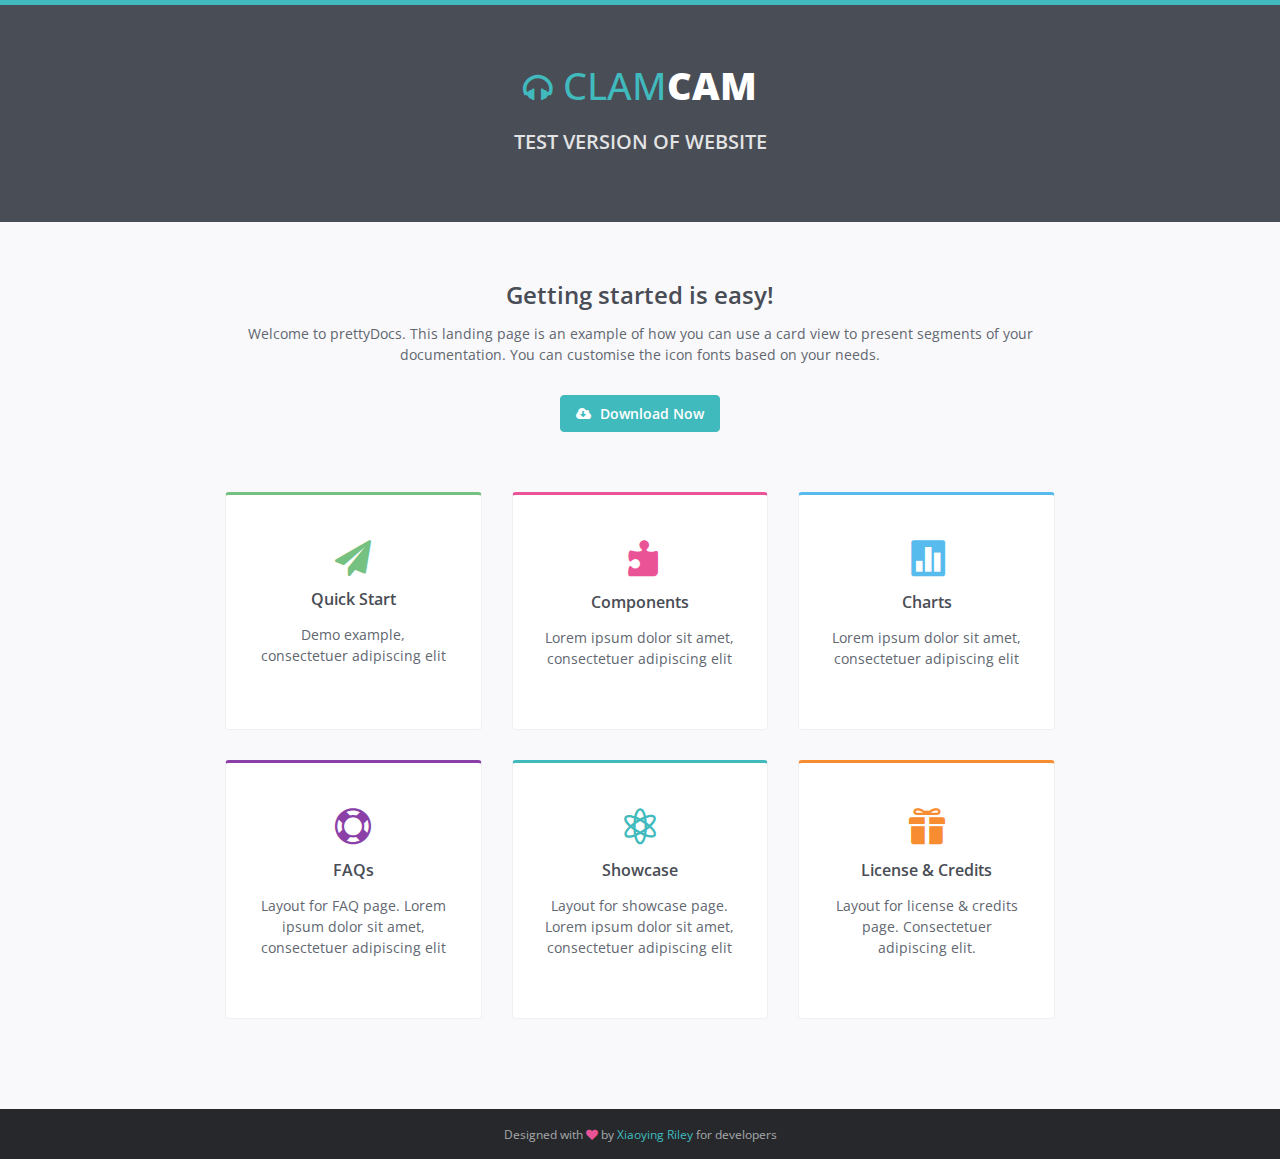
==== commit 6be62665: "Clean up and customize" ====
--- a/index.html
+++ b/index.html
@@ -3,7 +3,7 @@
 <!--[if IE 9]> <html lang="en" class="ie9"> <![endif]-->  
 <!--[if !IE]><!--> <html lang="en"> <!--<![endif]-->  
 <head>
-    <title>Responsive website template for documentations</title>
+    <title>Clam Cam (TEST SITE)</title>
     <!-- Meta -->
     <meta charset="utf-8">
     <meta http-equiv="X-UA-Compatible" content="IE=edge">
@@ -27,17 +27,7 @@
     <![endif]-->
 </head> 
 
-<body class="landing-page">   
-     
-    <!--FACEBOOK LIKE BUTTON JAVASCRIPT SDK-->
-    <div id="fb-root"></div>
-    <script>(function(d, s, id) {
-      var js, fjs = d.getElementsByTagName(s)[0];
-      if (d.getElementById(id)) return;
-      js = d.createElement(s); js.id = id;
-      js.src = "//connect.facebook.net/en_US/sdk.js#xfbml=1&version=v2.5";
-      fjs.parentNode.insertBefore(js, fjs);
-    }(document, 'script', 'facebook-jssdk'));</script>
+<body class="landing-page">
     
     <div class="page-wrapper">
         
@@ -46,21 +36,14 @@
             <div class="container">
                 <div class="branding">
                     <h1 class="logo">
-                        <span aria-hidden="true" class="icon_documents_alt icon"></span>
-                        <span class="text-highlight">Pretty</span><span class="text-bold">Docs</span>
+                        <!--<span aria-hidden="true" class="icon_documents_alt icon"></span>-->
+                        <span class="icon fa fa-headphones"></span>
+                        <span class="text-highlight">Clam</span><span class="text-bold">Cam</span>
                     </h1>
                 </div><!--//branding-->
                 <div class="tagline">
-                    <p>Free Bootstrap theme for your project documentation</p>
-                    <p>Designed with <i class="fa fa-heart"></i> for developers</p>
+                    <p>TEST VERSION OF WEBSITE</p>
                 </div><!--//tagline-->
-                <div class="social-container">
-                    <div class="twitter-tweet">
-                        <a href="https://twitter.com/share" class="twitter-share-button" data-text="PrettyDocs - A FREE #Bootstrap theme for project documentations #Responsive" data-via="3rdwave_themes">Tweet</a>
-    <script>!function(d,s,id){var js,fjs=d.getElementsByTagName(s)[0],p=/^http:/.test(d.location)?'http':'https';if(!d.getElementById(id)){js=d.createElement(s);js.id=id;js.src=p+'://platform.twitter.com/widgets.js';fjs.parentNode.insertBefore(js,fjs);}}(document, 'script', 'twitter-wjs');</script>
-                    </div><!--//tweet-->
-                    <div class="fb-like" data-href="http://themes.3rdwavemedia.com" data-layout="button_count" data-action="like" data-show-faces="false" data-share="false"></div>            
-                 </div><!--//social-container-->
             </div><!--//container-->
         </header><!--//header-->
         
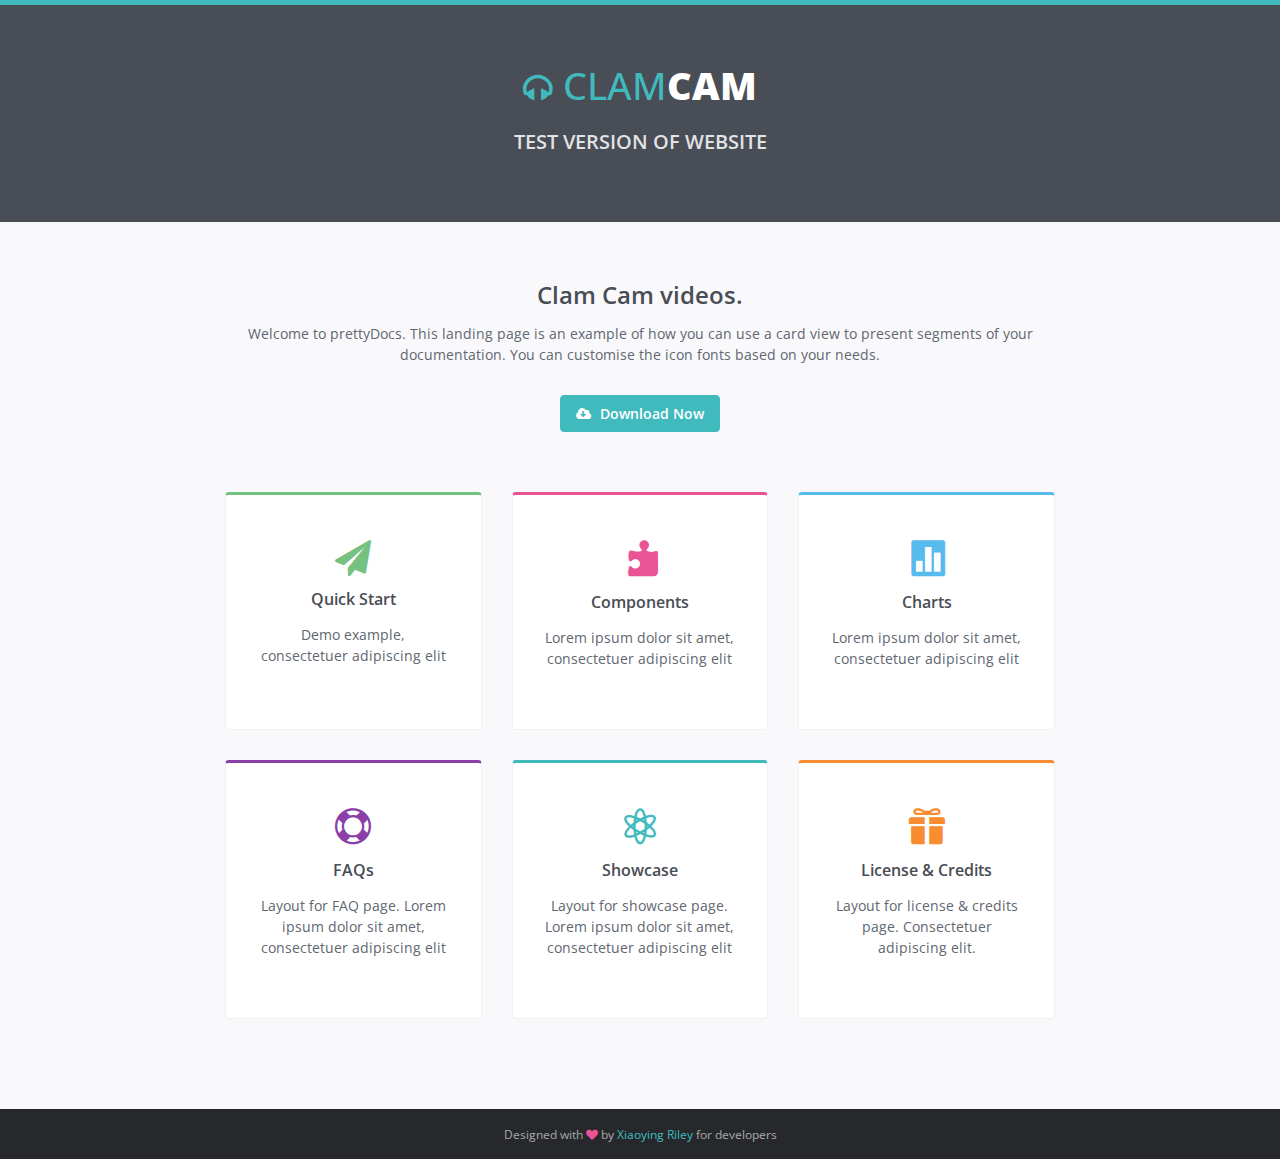
==== commit d87ed2ad: "text change test" ====
--- a/index.html
+++ b/index.html
@@ -49,7 +49,7 @@
         
         <section class="cards-section text-center">
             <div class="container">
-                <h2 class="title">Getting started is easy!</h2>
+                <h2 class="title">Clam Cam videos.</h2>
                 <div class="intro">
                     <p>Welcome to prettyDocs. This landing page is an example of how you can use a card view to present segments of your documentation. You can customise the icon fonts based on your needs.</p>
                     <div class="cta-container">
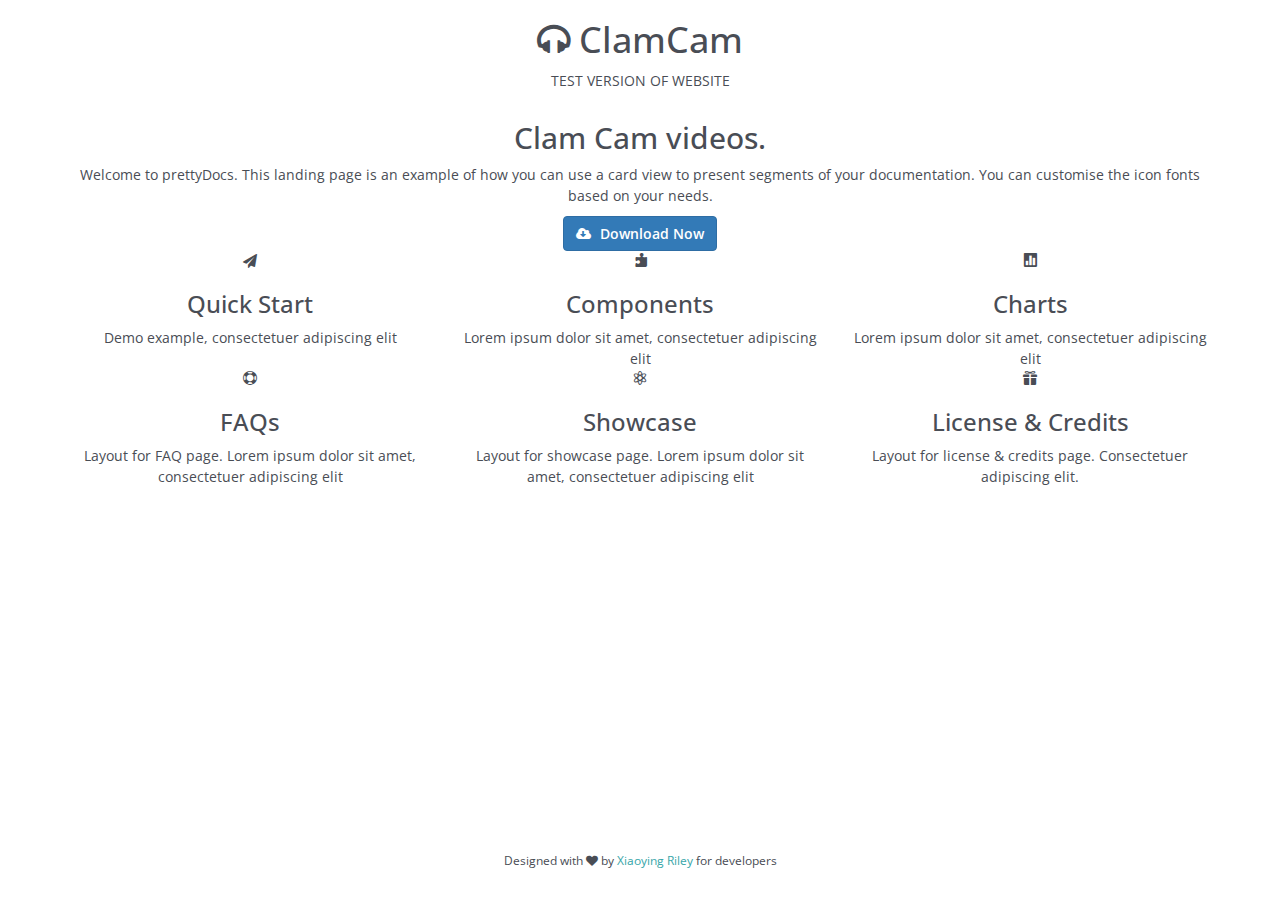
==== commit 89a2dc79: "asdgh" ====
--- a/index.html
+++ b/index.html
@@ -57,7 +57,7 @@
                     </div><!--//cta-container-->
                 </div><!--//intro-->
                 <div id="cards-wrapper" class="cards-wrapper row">
-                    <div class="item item-green col-md-4 col-sm-6 col-xs-6">
+                    <div class="item col-md-4 col-sm-6 col-xs-6">
                         <div class="item-inner">
                             <div class="icon-holder">
                                 <i class="icon fa fa-paper-plane"></i>
@@ -67,7 +67,7 @@
                             <a class="link" href="start.html"><span></span></a>
                         </div><!--//item-inner-->
                     </div><!--//item-->
-                    <div class="item item-pink item-2 col-md-4 col-sm-6 col-xs-6">
+                    <div class="item item-2 col-md-4 col-sm-6 col-xs-6">
                         <div class="item-inner">
                             <div class="icon-holder">
                                 <span aria-hidden="true" class="icon icon_puzzle_alt"></span>
@@ -77,7 +77,7 @@
                             <a class="link" href="components.html"><span></span></a>
                         </div><!--//item-inner-->
                     </div><!--//item-->
-                    <div class="item item-blue col-md-4 col-sm-6 col-xs-6">
+                    <div class="item col-md-4 col-sm-6 col-xs-6">
                         <div class="item-inner">
                             <div class="icon-holder">
                                 <span aria-hidden="true" class="icon icon_datareport_alt"></span>
@@ -87,7 +87,7 @@
                             <a class="link" href="charts.html"><span></span></a>
                         </div><!--//item-inner-->
                     </div><!--//item-->
-                    <div class="item item-purple col-md-4 col-sm-6 col-xs-6">
+                    <div class="item col-md-4 col-sm-6 col-xs-6">
                         <div class="item-inner">
                             <div class="icon-holder">
                                 <span aria-hidden="true" class="icon icon_lifesaver"></span>
@@ -97,7 +97,7 @@
                             <a class="link" href="faqs.html"><span></span></a>
                         </div><!--//item-inner-->
                     </div><!--//item-->
-                    <div class="item item-primary col-md-4 col-sm-6 col-xs-6">
+                    <div class="item col-md-4 col-sm-6 col-xs-6">
                         <div class="item-inner">
                             <div class="icon-holder">
                                 <span aria-hidden="true" class="icon icon_genius"></span>
@@ -107,7 +107,7 @@
                             <a class="link" href="showcase.html"><span></span></a>
                         </div><!--//item-inner-->
                     </div><!--//item-->
-                    <div class="item item-orange col-md-4 col-sm-6 col-xs-6">
+                    <div class="item  col-md-4 col-sm-6 col-xs-6">
                         <div class="item-inner">
                             <div class="icon-holder">
                                 <span aria-hidden="true" class="icon icon_gift"></span>
--- a/assets/css/styles.css
+++ b/assets/css/styles.css
@@ -73,6 +73,41 @@
 a.btn .fa {
   margin-right: 5px;
 }
+.btn-green,
+a.btn-green {
+  background: #4f4f4f;
+  border: 1px solid #000;
+  color: #fff !important;
+}
+.btn-black:hover,
+a.btn-black:hover,
+.btn-black:focus,
+a.btn-black:focus,
+.btn-black:active,
+a.btn-black:active,
+.btn-black.active,
+a.btn-black.active,
+.btn-black.hover,
+a.btn-black.hover {
+  background: #4f4f4f;
+  color: #fff !important;
+  border: 1px solid #000;
+}
+.body-black .btn-black,
+.body-black a.btn-black {
+  color: #fff !important;
+}
+.body-black .btn-black:hover,
+.body-black a.btn-black:hover,
+.body-black .btn-black:focus,
+.body-black a.btn-black:focus,
+.body-black .btn-black:active,
+.body-black a.btn-black:active,
+.body-black .btn-black.active,
+.body-black a.btn-black.active,
+.body-black .btn-black.hover,
+.body-black a.btn-black.hover {
+  color: #fff !important;
 .btn-primary,
 a.btn-primary {
   background: #40babd;
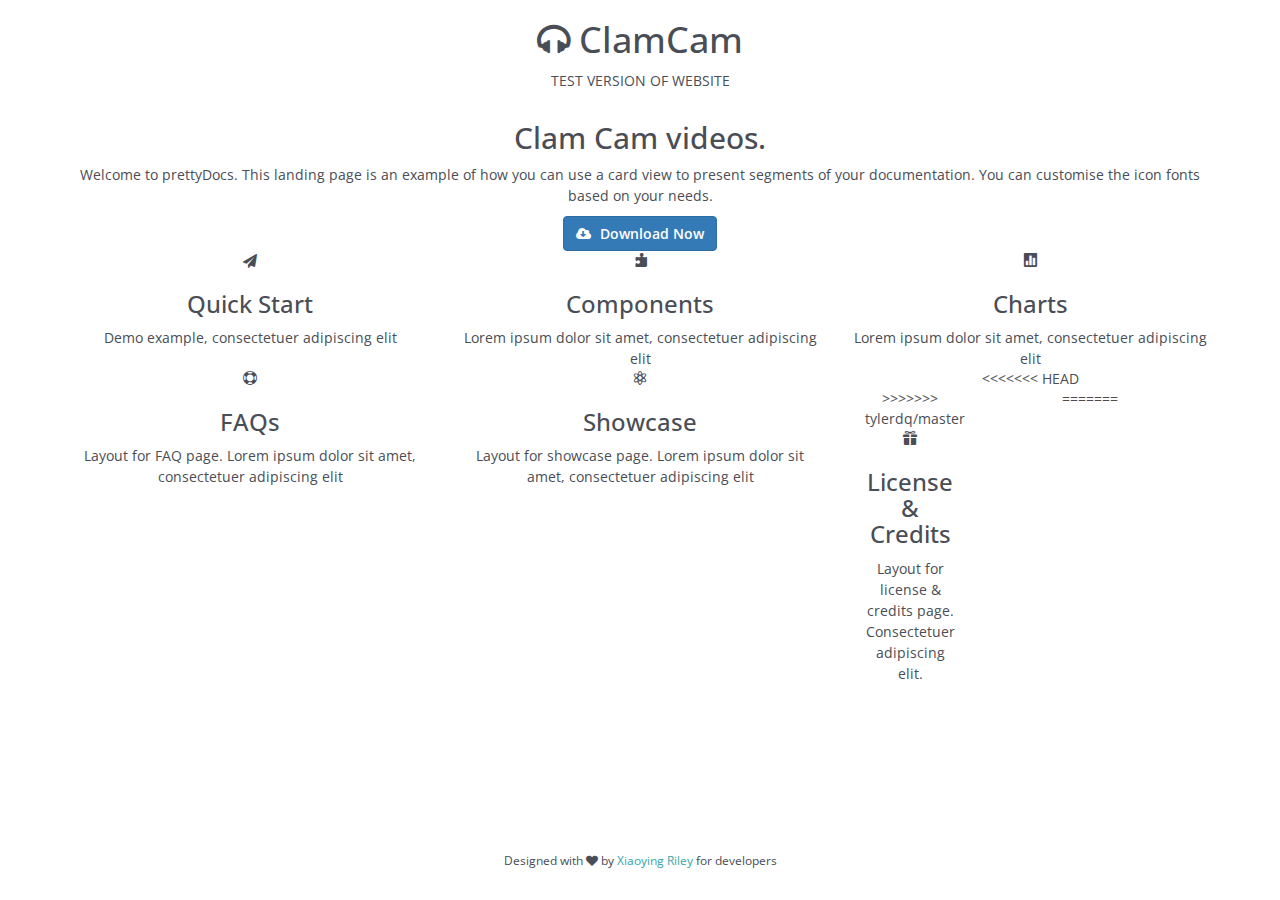
==== commit 023ee56e: "Merge branch 'tylerdq/master'" ====
--- a/index.html
+++ b/index.html
@@ -13,7 +13,7 @@
     <link rel="shortcut icon" href="favicon.ico">  
     <link href='http://fonts.googleapis.com/css?family=Open+Sans:300italic,400italic,600italic,700italic,800italic,400,300,600,700,800' rel='stylesheet' type='text/css'>
     <!-- Global CSS -->
-    <link rel="stylesheet" href="assets/plugins/bootstrap/css/bootstrap.min.css">   
+    <link rel="stylesheet" href="assets/plugins/bootstrap/css/bootstrap.css">   
     <!-- Plugins CSS -->    
     <link rel="stylesheet" href="assets/plugins/font-awesome/css/font-awesome.css">
     <link rel="stylesheet" href="assets/plugins/elegant_font/css/style.css">
@@ -107,7 +107,11 @@
                             <a class="link" href="showcase.html"><span></span></a>
                         </div><!--//item-inner-->
                     </div><!--//item-->
+<<<<<<< HEAD
                     <div class="item  col-md-4 col-sm-6 col-xs-6">
+=======
+                    <div class="item col-md-4 col-sm-6 col-xs-6">
+>>>>>>> tylerdq/master
                         <div class="item-inner">
                             <div class="icon-holder">
                                 <span aria-hidden="true" class="icon icon_gift"></span>
--- a/assets/css/styles.css
+++ b/assets/css/styles.css
@@ -73,9 +73,15 @@
 a.btn .fa {
   margin-right: 5px;
 }
+<<<<<<< HEAD
 .btn-green,
 a.btn-green {
   background: #4f4f4f;
+=======
+.btn-black,
+a.btn-black {
+  background: #262626;
+>>>>>>> tylerdq/master
   border: 1px solid #000;
   color: #fff !important;
 }
@@ -89,7 +95,11 @@
 a.btn-black.active,
 .btn-black.hover,
 a.btn-black.hover {
+<<<<<<< HEAD
   background: #4f4f4f;
+=======
+  background: #3D3D3D;
+>>>>>>> tylerdq/master
   color: #fff !important;
   border: 1px solid #000;
 }
@@ -108,6 +118,10 @@
 .body-black .btn-black.hover,
 .body-black a.btn-black.hover {
   color: #fff !important;
+<<<<<<< HEAD
+=======
+}
+>>>>>>> tylerdq/master
 .btn-primary,
 a.btn-primary {
   background: #40babd;
